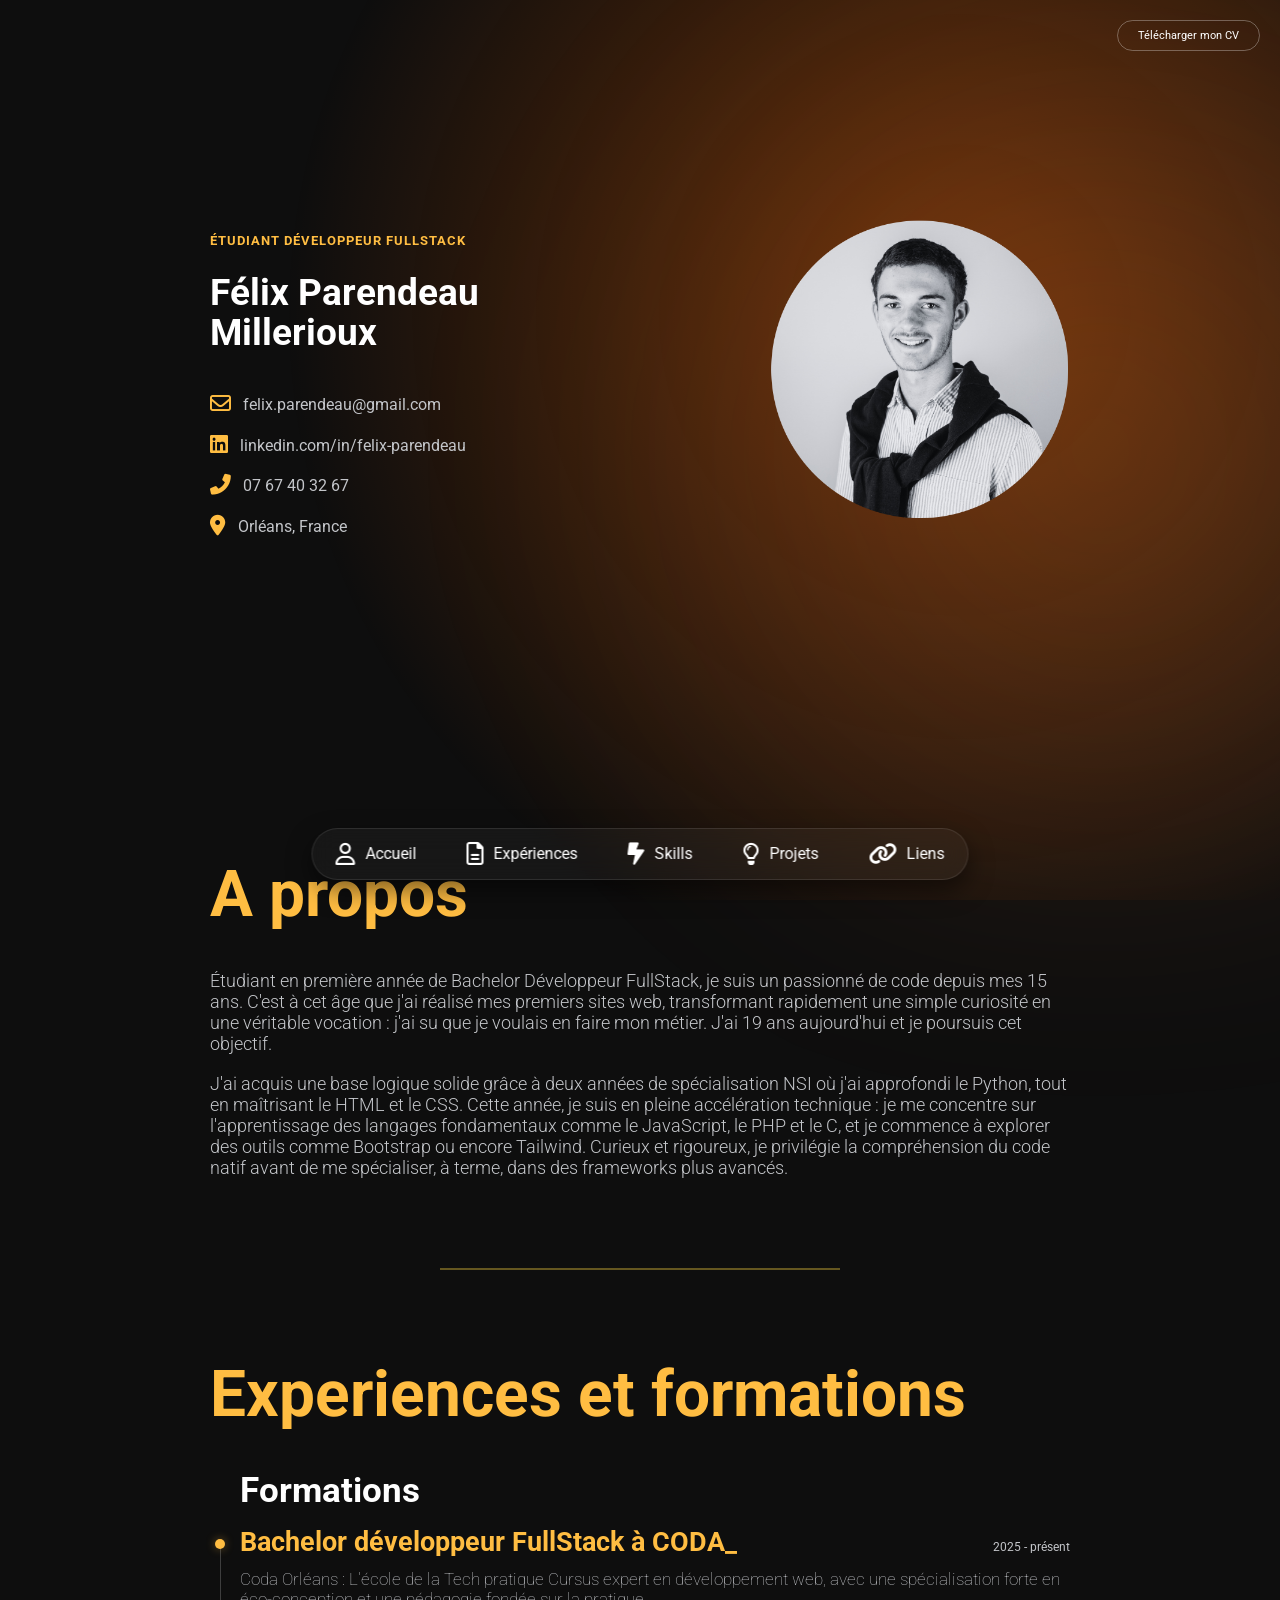
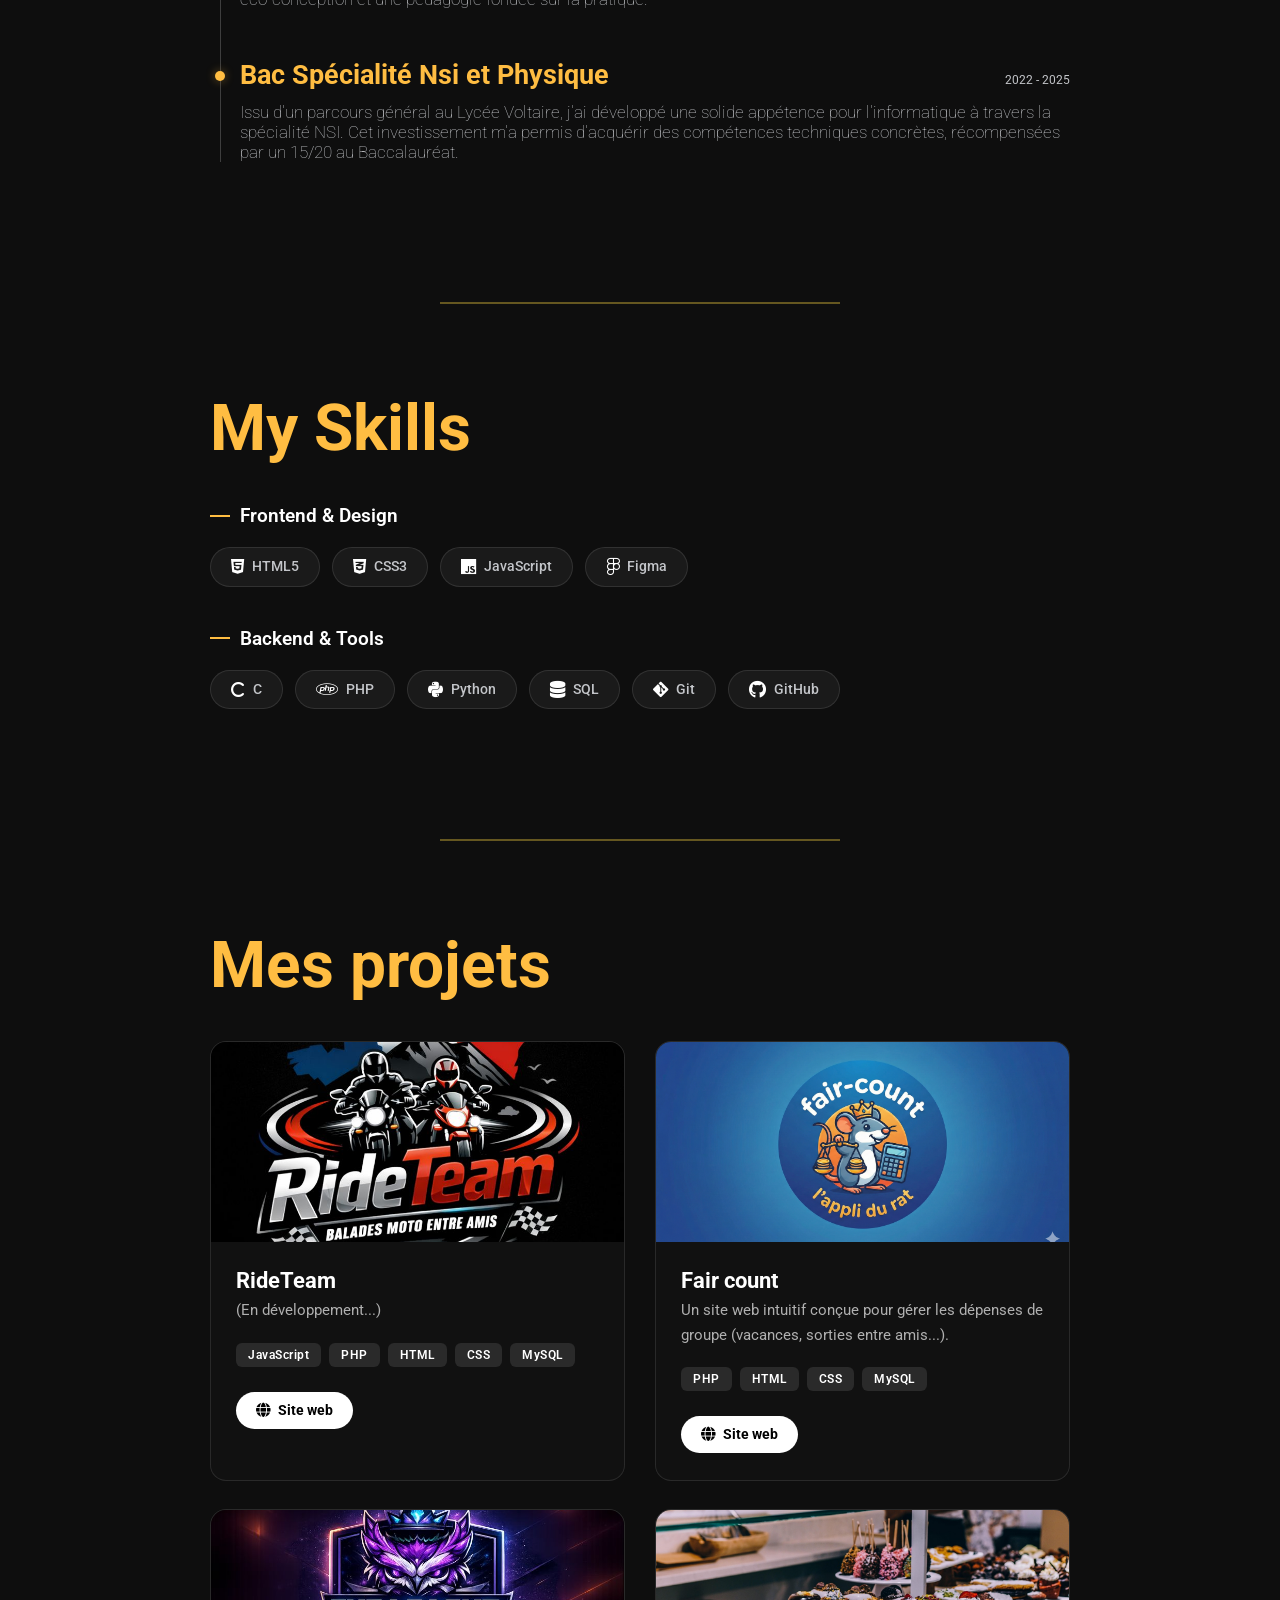
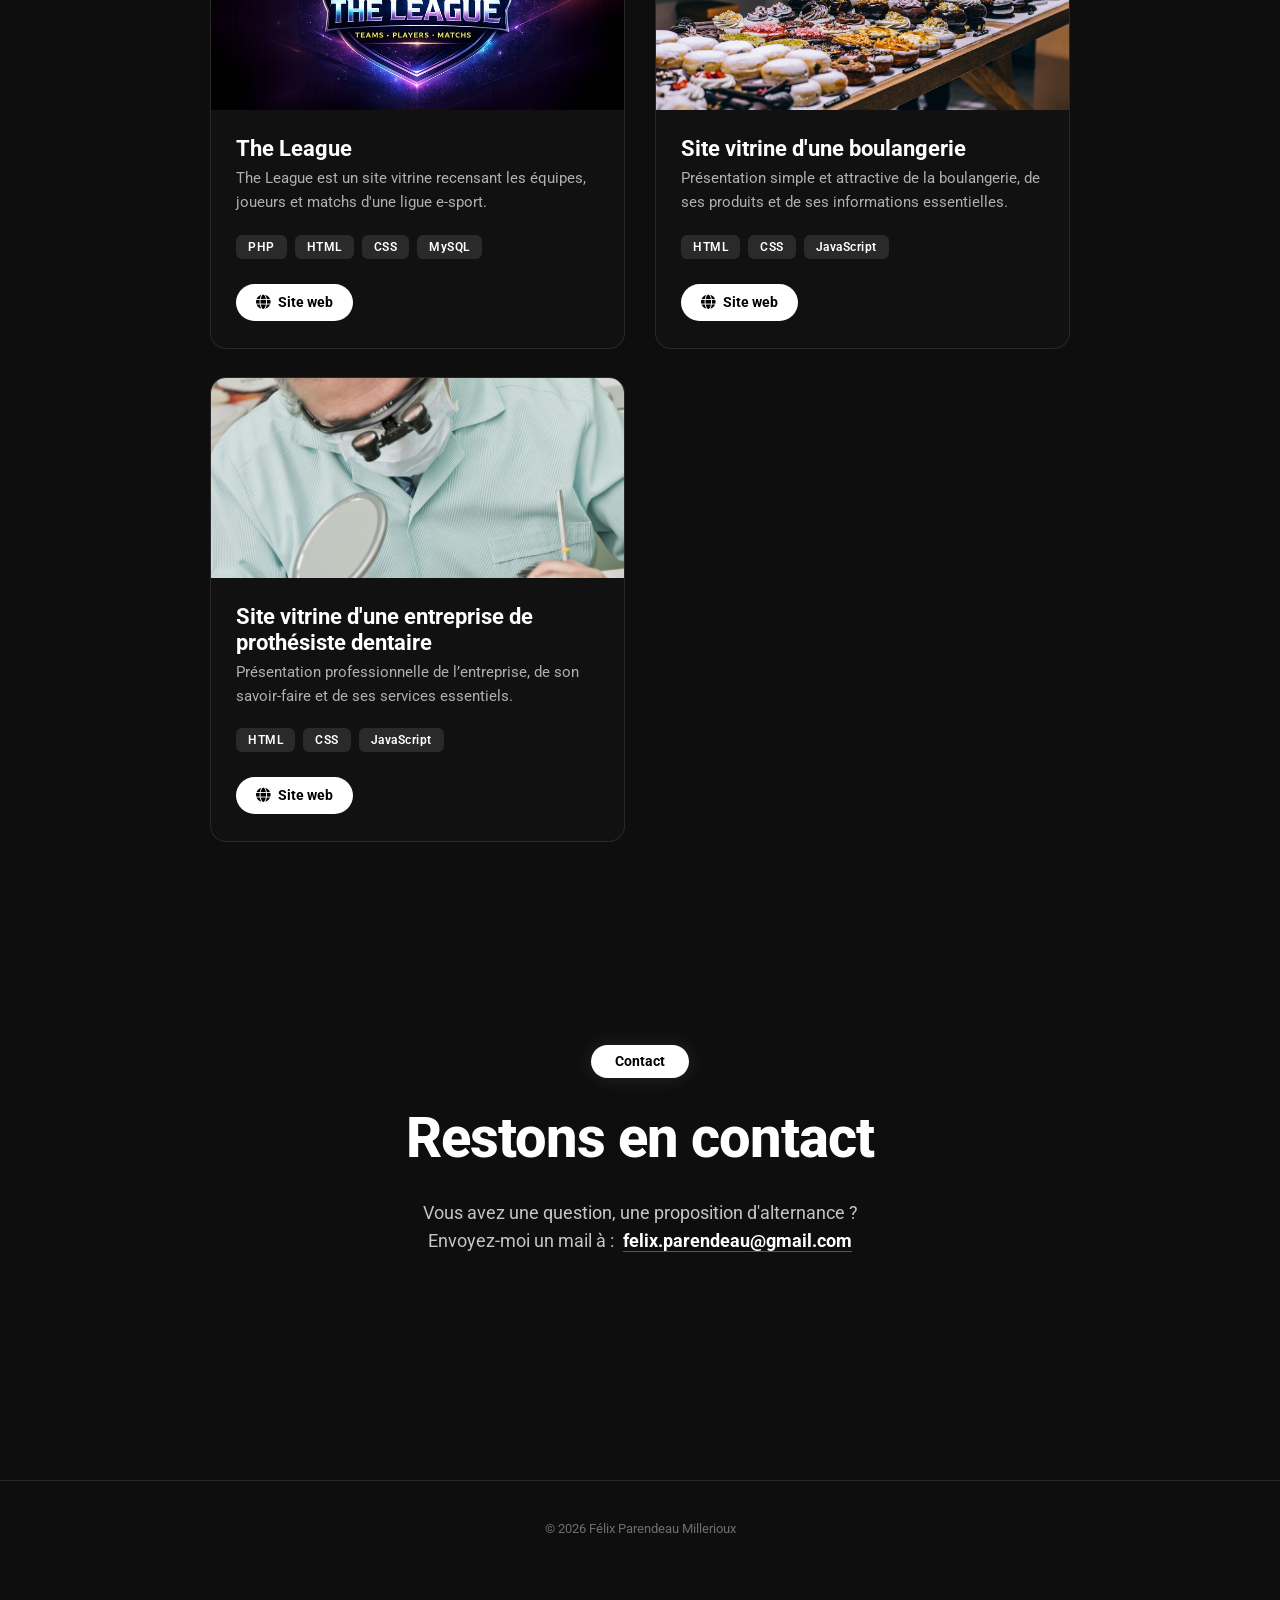
==== index.html @ 7af38811 "add pages hebergement and add responsive" ====
<!doctype html>
<html lang="en">
  <head>
    <meta charset="UTF-8" />
    <meta name="viewport" content="width=device-width, initial-scale=1.0" />
    <title>Portfolio de Félix Parendeau Millerioux</title>
    <link
      href="https://fonts.googleapis.com/css2?family=Roboto:wght@300;400;700&display=swap"
      rel="stylesheet"
    />
    <link
      rel="stylesheet"
      href="https://cdnjs.cloudflare.com/ajax/libs/font-awesome/6.0.0/css/all.min.css"
    />
    <link rel="stylesheet" href="assets/css/style.css" />
    <link
      rel="icon"
      type="image/x-icon"
      href="./assets/img/pdp-portfolio.png"
    />
  </head>
  <body>
    <div class="global-bg"></div>
    <header id="header">
      <nav>
        <a href="assets/cv-felix.pdf" class="btn" download target="_blank"
          >Télécharger mon CV</a
        >
        <ul>
          <li>
            <a href="#header"
              ><i class="fa-regular fa-user"></i
              ><span class="nav-text">Accueil</span></a
            >
          </li>
          <li>
            <a href="#experiences"
              ><i class="fa-regular fa-file-lines"></i
              ><span class="nav-text">Expériences</span></a
            >
          </li>
          <li>
            <a href="#skills"
              ><i class="fa-solid fa-bolt-lightning"></i
              ><span class="nav-text">Skills</span></a
            >
          </li>
          <li>
            <a href="#projets"
              ><i class="fa-regular fa-lightbulb"></i
              ><span class="nav-text">Projets</span></a
            >
          </li>
          <li>
            <a href="#links"
              ><i class="fa-solid fa-link"></i
              ><span class="nav-text">Liens</span></a
            >
          </li>
        </ul>
      </nav>
    </header>
    <section id="home">
      <img
        src="./assets/img/pdp-portfolio.png"
        alt=""
        width="170px"
        height="170px"
      />
      <div class="flex">
        <h1>ÉTUDIANT DÉVELOPPEUR FULLSTACK</h1>
        <h2>Félix Parendeau Millerioux</h2>
        <div class="infos">
          <div class="info">
            <i class="fa-regular fa-envelope"></i>
            <a href="mailto:felix.parendeau@gmail.com"
              >felix.parendeau@gmail.com</a
            >
          </div>
          <div class="info">
            <i class="fa-brands fa-linkedin"></i>
            <a href="https://www.linkedin.com/in/felix-parendeau/"
              >linkedin.com/in/felix-parendeau</a
            >
          </div>
          <div class="info">
            <i class="fa-solid fa-phone-flip"></i>
            <a href="tel:0767403267">07 67 40 32 67</a>
          </div>
          <div class="info">
            <i class="fa-solid fa-location-dot"></i>
            <a href="https://www.google.fr/maps?q=Orl%C3%A9ans,+fr"
              >Orléans, France</a
            >
          </div>
        </div>
      </div>
    </section>
    <section id="a-propos">
      <div class="propos">
        <h2 class="section-title">A propos</h2>
        <p>
          Étudiant en première année de Bachelor Développeur FullStack, je suis
          un passionné de code depuis mes 15 ans. C'est à cet âge que j'ai
          réalisé mes premiers sites web, transformant rapidement une simple
          curiosité en une véritable vocation : j'ai su que je voulais en faire
          mon métier. J'ai 19 ans aujourd'hui et je poursuis cet objectif.
        </p>
        <br />
        <p>
          J'ai acquis une base logique solide grâce à deux années de
          spécialisation NSI où j'ai approfondi le Python, tout en maîtrisant le
          HTML et le CSS. Cette année, je suis en pleine accélération technique
          : je me concentre sur l'apprentissage des langages fondamentaux comme
          le JavaScript, le PHP et le C, et je commence à explorer des outils
          comme Bootstrap ou encore Tailwind. Curieux et rigoureux, je
          privilégie la compréhension du code natif avant de me spécialiser, à
          terme, dans des frameworks plus avancés.
        </p>
      </div>
    </section>
    <hr class="separator" />
    <section id="experiences">
      <h2 class="section-title">Experiences et formations</h2>
      <div class="timeline">
        <div class="timeline-item">
          <h2>Formations</h2>
          <div class="timeline-header">
            <h3>Bachelor développeur FullStack à CODA_</h3>
            <span>2025 - présent</span>
          </div>
          <p>
            Coda Orléans : L'école de la Tech pratique Cursus expert en
            développement web, avec une spécialisation forte en éco-conception
            et une pédagogie fondée sur la pratique.
          </p>
        </div>
        <div class="timeline-item">
          <div class="timeline-header">
            <h3>Bac Spécialité Nsi et Physique</h3>
            <span>2022 - 2025</span>
          </div>
          <p>
            Issu d'un parcours général au Lycée Voltaire, j'ai développé une
            solide appétence pour l'informatique à travers la spécialité NSI.
            Cet investissement m'a permis d'acquérir des compétences techniques
            concrètes, récompensées par un 15/20 au Baccalauréat.
          </p>
        </div>
      </div>
    </section>
    <hr class="separator" />
    <section id="skills">
      <h2 class="section-title">My Skills</h2>

      <div class="skill-category">
        <h3 class="category-title">Frontend & Design</h3>
        <div class="skill-list">
          <span class="skill-tag"
            ><i class="fa-brands fa-html5"></i> HTML5</span
          >
          <span class="skill-tag"
            ><i class="fa-brands fa-css3-alt"></i> CSS3</span
          >
          <span class="skill-tag"
            ><i class="fa-brands fa-js"></i> JavaScript</span
          >
          <span class="skill-tag"
            ><i class="fa-brands fa-figma"></i> Figma</span
          >
        </div>
      </div>

      <div class="skill-category">
        <h3 class="category-title">Backend & Tools</h3>
        <div class="skill-list">
          <span class="skill-tag"><i class="fa-solid fa-c"></i> C</span>
          <span class="skill-tag"><i class="fa-brands fa-php"></i> PHP</span>
          <span class="skill-tag"
            ><i class="fa-brands fa-python"></i> Python</span
          >
          <span class="skill-tag"
            ><i class="fa-solid fa-database"></i> SQL</span
          >
          <span class="skill-tag"
            ><i class="fa-brands fa-git-alt"></i> Git</span
          >
          <span class="skill-tag"
            ><i class="fa-brands fa-github"></i> GitHub</span
          >
        </div>
      </div>
    </section>
    <hr class="separator" />
    <section id="projets">
      <h2 class="section-title">Mes projets</h2>
      <div class="projects-grid">
        <div class="project-card">
          <div class="card-image">
            <img src="./assets/img/ride-team.png" alt="Ride Team" />
          </div>
          <div class="card-content">
            <h3>RideTeam</h3>
            <p class="project-description">(En développement...)</p>
            <div class="tech-stack">
              <span class="tech-tag">JavaScript</span>
              <span class="tech-tag">PHP</span>
              <span class="tech-tag">HTML</span>
              <span class="tech-tag">CSS</span>
              <span class="tech-tag">MySQL</span>
            </div>
            <a
              href="site-construction.html"
              class="btn-project"
              target="_blank"
            >
              <i class="fa-solid fa-globe"></i> Site web
            </a>
          </div>
        </div>
        <div class="project-card">
          <div class="card-image">
            <img src="./assets/img/fair-count-img.png" alt="Fais count" />
          </div>
          <div class="card-content">
            <h3>Fair count</h3>
            <p class="project-description">
              Un site web intuitif conçue pour gérer les dépenses de groupe
              (vacances, sorties entre amis...).
            </p>
            <div class="tech-stack">
              <span class="tech-tag">PHP</span>
              <span class="tech-tag">HTML</span>
              <span class="tech-tag">CSS</span>
              <span class="tech-tag">MySQL</span>
            </div>
            <a
              href="https://felixpm.alwaysdata.net/index.php"
              class="btn-project"
              target="_blank"
            >
              <i class="fa-solid fa-globe"></i> Site web
            </a>
          </div>
        </div>
        <div class="project-card">
          <div class="card-image">
            <img src="./assets/img/the-league-img.png" alt="Fais count" />
          </div>
          <div class="card-content">
            <h3>The League</h3>
            <p class="project-description">
              The League est un site vitrine recensant les équipes, joueurs et
              matchs d'une ligue e-sport.
            </p>
            <div class="tech-stack">
              <span class="tech-tag">PHP</span>
              <span class="tech-tag">HTML</span>
              <span class="tech-tag">CSS</span>
              <span class="tech-tag">MySQL</span>
            </div>
            <a
              href="site-en-hebergement.html"
              class="btn-project"
              target="_blank"
            >
              <i class="fa-solid fa-globe"></i> Site web
            </a>
          </div>
        </div>
        <div class="project-card">
          <div class="card-image">
            <img
              src="./assets/img/site-vitrine-boulangerie.jpg"
              alt="Site vitrine"
            />
          </div>
          <div class="card-content">
            <h3>Site vitrine d'une boulangerie</h3>
            <p class="project-description">
              Présentation simple et attractive de la boulangerie, de ses
              produits et de ses informations essentielles.
            </p>
            <div class="tech-stack">
              <span class="tech-tag">HTML</span>
              <span class="tech-tag">CSS</span>
              <span class="tech-tag">JavaScript</span>
            </div>
            <a
              href="https://felix-pm.github.io/cafe-orleans/"
              class="btn-project"
              target="_blank"
            >
              <i class="fa-solid fa-globe"></i> Site web
            </a>
          </div>
        </div>
        <div class="project-card">
          <div class="card-image">
            <img src="./assets/img/dentiste.jpg" alt="Site vitrine" />
          </div>
          <div class="card-content">
            <h3>Site vitrine d'une entreprise de prothésiste dentaire</h3>
            <p class="project-description">
              Présentation professionnelle de l’entreprise, de son savoir-faire
              et de ses services essentiels.
            </p>
            <div class="tech-stack">
              <span class="tech-tag">HTML</span>
              <span class="tech-tag">CSS</span>
              <span class="tech-tag">JavaScript</span>
            </div>
            <a
              href="https://felix-pm.github.io/felix-pm-final/"
              class="btn-project"
              target="_blank"
            >
              <i class="fa-solid fa-globe"></i> Site web
            </a>
          </div>
        </div>
      </div>
    </section>
    <section id="links">
      <div class="contact-container">
        <span class="contact-badge">Contact</span>

        <h2 class="contact-title">Restons en contact</h2>

        <p class="contact-text">
          Vous avez une question, une proposition d'alternance ?
          <br />Envoyez-moi un mail à :
          <a href="mailto:felix.parendeau@gmail.com" class="email-link"
            >felix.parendeau@gmail.com</a
          >
        </p>
      </div>
    </section>
    <footer>
      <p>© 2026 Félix Parendeau Millerioux</p>
    </footer>
    <script src="./assets/js/script.js"></script>
  </body>
</html>
---- assets/css/style.css ----
:root {
  --bg-color: #0e0e0e;
  --text-white: #ffffff;
  --text-gray: #c3c5c9;
  --accent-color: #ffbd42;
}

/* tel jusqu'à 761px */
/* tablette de 761px jusqu'à 980px */
/* ordinateur au dessus de 980px */

* {
  margin: 0;
  padding: 0;
  list-style: none;
  text-decoration: none;
}

html {
  width: 100%;
  height: 100%;
  background-color: var(--bg-color);
  font-family: "Inter", "Roboto", sans-serif;
  position: relative;
  overflow-x: hidden;
  scroll-behavior: smooth;
}

body {
  width: 100%;
  height: 100%;
  margin: 0;
  padding: 0;
  background: transparent;
}

.global-bg {
  position: fixed;
  top: 0;
  left: 0;
  width: 100vw;
  height: 100vh;
  z-index: -50;
  background-image: radial-gradient(
    circle at 75% 35%,
    rgba(255, 102, 0, 0.36) 0%,
    rgba(255, 102, 0, 0.32) 10%,
    transparent 60%
  );
  background-repeat: no-repeat;
  background-size: cover;
}

.global-bg {
  transition:
    filter 0.6s ease,
    opacity 0.6s ease;
}

body.blur-mode .hero-bg-img {
  filter: blur(8px) grayscale(40%);
  opacity: 0.6;
}

body.blur-mode .global-bg {
  filter: blur(10px);
}

body::before {
  content: "";
  position: fixed;
  top: 50%;
  left: 50%;
  transform: translate(-20%, -50%);
  width: 120vw;
  height: 120vh;
  background: radial-gradient(
    circle,
    rgba(255, 140, 66, 0.15) 0%,
    rgba(0, 0, 0, 0) 65%
  );
  filter: blur(80px);
  z-index: -1;
  pointer-events: none;
}

.separator {
  width: 200px;
  height: 1.5px;
  background-color: #f4d03f61;
  border: none;
  margin: 30px auto;
  display: block;
}

header {
  top: 20px;
  right: 3%;
  z-index: 1000;
}

header nav {
  display: flex;
  align-items: center;
  gap: 20px;
}

header nav a {
  font-size: 1.4rem;
  color: var(--text-gray);
  transition: all 0.3s ease;
}

header nav a:hover {
  color: var(--text-white);
  transform: translateY(-2px);
  text-shadow: 0 0 10px rgba(255, 255, 255, 0.5);
}

header .btn {
  position: fixed;
  top: 20px;
  right: 20px;
  padding: 8px 20px;
  font-size: 0.7rem;
  background-color: transparent;
  border: 1px solid rgba(255, 255, 255, 0.3);
  border-radius: 20px;
  color: var(--text-white);
  z-index: 1;
}

header .btn:hover {
  background-color: var(--text-white);
  color: black;
  border-color: var(--text-white);
  box-shadow: 0 0 15px rgba(255, 255, 255, 0.4);
}

.nav-text {
  display: none;
}

nav ul {
  position: fixed;
  bottom: 20px;
  left: 50%;
  transform: translateX(-50%);
  display: flex;
  align-items: center;
  background: rgba(255, 255, 255, 0.04);
  backdrop-filter: blur(12px);
  -webkit-backdrop-filter: blur(12px);
  border: 1px solid rgba(255, 255, 255, 0.1);
  padding: 6px 8px;
  border-radius: 50px;
  z-index: 1000;
  box-shadow: 0 10px 25px rgba(0, 0, 0, 0.5);
  list-style: none;
  margin: 0;
}

/* nav ul {
  gap: 30px;
} */

nav ul li a {
  display: flex;
  align-items: center;
  justify-content: center;
  padding: 5px 15px;
  border-radius: 30px;
}

@media (min-width: 761px) {
  .nav-text {
    display: inline-block;
    font-size: 1rem;
  }

  nav ul li a {
    padding: 8px 15px;
    color: var(--text-white);
  }

  nav ul li i {
    margin-right: 10px;
  }
  nav ul {
    gap: 20px;
  }
}
/* 
nav ul li:first-child a {
  margin-left: 20px;
}

nav ul li:last-child a {
  margin-right: 20px;
} */

nav ul li a.active {
  background-color: #ffffff;
  color: #000000;
  font-weight: bold;
  box-shadow: 0 2px 10px rgba(255, 255, 255, 0.2);
}

#home {
  padding: 60px 20px;
  margin-left: 10px;
  max-width: 95%;
  margin-top: 50px;
  margin-bottom: 30px;
  min-height: 80vh;
  height: 80vh;
  display: flex;
  flex-direction: column;
  justify-content: center;
  box-sizing: border-box;
}

#home img {
  margin-top: -60px;
  margin-bottom: 20px;
}

#home h1 {
  color: var(--accent-color);
  font-size: 0.8rem;
  font-weight: 700;
  text-transform: uppercase;
  letter-spacing: 1px;
  margin-bottom: 25px;
}

#home h2 {
  font-size: 2.3rem;
  color: var(--text-white);
  line-height: 1.1;
  margin-bottom: 40px;
  font-weight: 700;
}

.infos {
  display: grid;
  grid-template-columns: repeat(1, auto);
  gap: 20px 50px;
  margin-bottom: 50px;
  width: max-content;
}

.info {
  display: flex;
  align-items: center;
  gap: 12px;
  transition: all 0.3s ease;
}

.info i {
  color: var(--accent-color);
  font-size: 1.3rem;
}

.info a {
  color: var(--text-gray);
  font-size: 1rem;
  transition: 0.3s ease;
}

.info:hover {
  color: var(--text-white);
  transform: translateY(-2px);
}

.info:hover a {
  color: var(--text-white);
  text-shadow: 0 0 10px rgba(255, 255, 255, 0.5);
}

.more-projets {
  display: inline-block;
  background-color: var(--text-white);
  color: #000;
  padding: 10px 25px;
  border-radius: 20px;
  font-weight: bold;
  font-size: 0.9rem;
  width: fit-content;
  transition:
    transform 0.3s ease,
    box-shadow 0.3s ease;
}

.more-projets:hover {
  transform: translateY(-3px);
  box-shadow: 0 5px 15px rgba(255, 255, 255, 0.3);
}

#a-propos {
  padding: 60px 20px;
  margin-left: 10px;
  max-width: 95%;
}

.propos p {
  font-size: 18px;
  color: var(--text-gray);
  font-weight: 300;
}

#experiences {
  margin-left: 0;
  padding: 60px 20px 60px 20px;
  max-width: 100%;
  box-sizing: border-box;
  overflow: hidden;
}

.section-title {
  color: var(--accent-color);
  font-size: 2.5rem;
  font-weight: 700;
  margin-bottom: 40px;
  line-height: 1.1;
}

.timeline {
  position: relative;
  margin-left: 10px;
  padding-left: 20px;
}

.timeline::before {
  content: "";
  position: absolute;
  left: 0;
  width: 1px;
  background-color: rgba(255, 255, 255, 0.2);
  top: 75px;
  bottom: 0;
}

.timeline-item {
  position: relative;
  margin-bottom: 50px;
}

.timeline-item h2 {
  color: var(--text-white);
  margin-bottom: 15px;
  font-size: 35px;
}

.timeline-item::before {
  content: "";
  position: absolute;
  left: -25px;
  top: 69px;
  width: 10px;
  height: 10px;
  background-color: var(--accent-color);
  border-radius: 50%;
  box-shadow: 0 0 10px rgba(255, 189, 66, 0.4);
}

.timeline-item:nth-child(2)::before {
  top: 12px;
}

.timeline-header {
  display: flex;
  flex-direction: column;
  gap: 5px;
  margin-bottom: 5px;
}

.timeline-header h3 {
  color: var(--accent-color);
  font-size: 27px;
}

.timeline-header span {
  color: var(--text-gray);
  font-size: 12px;
  margin-bottom: 10px;
}

.timeline-item p {
  font-size: 17px;
  color: var(--text-gray);
  font-weight: 100;
}

.timeline-header .role {
  color: var(--text-white);
  font-size: 1.5rem;
  font-weight: 700;
  margin: 0;
  text-transform: uppercase;
}

.timeline-header .date {
  color: var(--text-white);
  font-weight: 700;
  font-size: 1rem;
}

.company {
  color: var(--accent-color);
  font-size: 1rem;
  font-weight: 400;
  margin: 0 0 20px 0;
}

.description {
  color: var(--text-gray);
  line-height: 1.6;
  font-size: 0.95rem;
  margin-bottom: 25px;
}

.sub-title {
  color: var(--accent-color);
  font-size: 1rem;
  margin-bottom: 15px;
  font-weight: 600;
}

.project-preview {
  width: 100%;
  height: 150px;
  background: linear-gradient(
    180deg,
    rgba(255, 255, 255, 0.1) 0%,
    rgba(0, 0, 0, 0) 100%
  );
  border-radius: 12px;
  border: 1px solid rgba(255, 255, 255, 0.1);
}

@media (min-width: 768px) {
  .timeline-header {
    flex-direction: row;
    justify-content: space-between;
    align-items: baseline;
  }

  .section-title {
    font-size: 4rem;
  }
}

#skills {
  padding: 60px 20px;
  margin-left: 10px;
  max-width: 95%;
}

.skill-category {
  margin-bottom: 40px;
}

.category-title {
  color: var(--text-white);
  font-size: 1.2rem;
  font-weight: 600;
  margin-bottom: 20px;
  display: flex;
  align-items: center;
  gap: 10px;
}

.category-title::before {
  content: "";
  display: block;
  width: 20px;
  height: 2px;
  background-color: var(--accent-color);
}

.skill-list {
  display: flex;
  flex-wrap: wrap;
  gap: 12px;
}

.skill-tag {
  background: rgba(255, 255, 255, 0.05);
  border: 1px solid rgba(255, 255, 255, 0.1);
  color: var(--text-gray);
  padding: 10px 20px;
  border-radius: 50px;
  font-size: 0.9rem;
  font-weight: 500;
  display: flex;
  align-items: center;
  gap: 8px;
  transition: all 0.3s ease;
  cursor: default;
}

.skill-tag i {
  font-size: 1.1rem;
  color: var(--text-white);
  transition: color 0.3s ease;
}

.skill-tag:hover {
  background: rgba(255, 189, 66, 0.1);
  border-color: var(--accent-color);
  color: var(--text-white);
  transform: translateY(-3px);
  box-shadow: 0 5px 15px rgba(0, 0, 0, 0.3);
}

.skill-tag:hover i {
  color: var(--accent-color);
}

#projets {
  padding: 60px 20px;
  margin-left: 10px;
  max-width: 95%;
  padding-bottom: 100px;
}

.projects-grid {
  display: flex;
  flex-direction: column;
  gap: 40px;
}

.project-card {
  height: auto;
  min-height: 100%;
  background-color: rgba(20, 20, 20, 0.6);
  border: 1px solid rgba(255, 255, 255, 0.1);
  border-radius: 16px;
  overflow: hidden;
  backdrop-filter: blur(10px);
  transition:
    transform 0.3s ease,
    border-color 0.3s ease;
  display: flex;
  flex-direction: column;
}

.project-card:hover {
  border-color: rgba(255, 255, 255, 0.3);
  transform: translateY(-5px);
}

.card-image {
  width: 100%;
  height: 200px;
  overflow: hidden;
  position: relative;
}

.card-image img {
  width: 100%;
  height: 100%;
  object-fit: cover;
  transition: transform 0.5s ease;
}

.project-card:hover .card-image img {
  transform: scale(1.05);
}

.card-content {
  padding: 25px;
}

.card-content h3 {
  color: var(--text-white);
  font-size: 1.4rem;
  font-weight: 700;
  margin-bottom: 5px;
}

.project-date {
  display: block;
  color: var(--text-gray);
  font-size: 0.85rem;
  font-weight: 600;
  margin-bottom: 15px;
}

.project-description {
  color: #b0b0b0;
  font-size: 0.95rem;
  line-height: 1.6;
  margin-bottom: 20px;
}

.tech-stack {
  display: flex;
  flex-wrap: wrap;
  gap: 8px;
  margin-bottom: 25px;
}

.tech-tag {
  background-color: rgba(255, 255, 255, 0.1);
  color: var(--text-white);
  padding: 5px 12px;
  border-radius: 6px;
  font-size: 0.75rem;
  font-weight: 600;
  letter-spacing: 0.5px;
}

.btn-project {
  display: inline-flex;
  align-items: center;
  gap: 8px;
  background-color: var(--text-white);
  color: black;
  padding: 10px 20px;
  border-radius: 50px;
  font-size: 0.9rem;
  font-weight: 700;
  transition: all 0.3s ease;
}

.btn-project:hover {
  background-color: var(--accent-color);
  color: white;
}

@media (min-width: 700px) {
  .projects-grid {
    display: grid;
    grid-template-columns: 1fr 1fr;
    gap: 30px;
  }

  .separator {
    width: 250px;
  }
}

@media (min-width: 1500px) {
  .projects-grid {
    display: grid;
    grid-template-columns: 1fr 1fr 1fr;
    gap: 30px;
  }
}

#links {
  min-height: 60vh;
  display: flex;
  flex-direction: column;
  justify-content: center;
  align-items: center;
  text-align: center;
  padding: 60px 20px;
  margin-left: 10px;
  max-width: 95%;
}

.contact-container {
  max-width: 600px;
  margin-bottom: 80px;
  display: flex;
  flex-direction: column;
  align-items: center;
}

.contact-badge {
  background-color: var(--text-white);
  color: black;
  font-size: 0.9rem;
  font-weight: 700;
  padding: 8px 24px;
  border-radius: 50px;
  margin-bottom: 30px;
  display: inline-block;
  box-shadow: 0 0 20px rgba(255, 255, 255, 0.1);
}

.contact-title {
  color: var(--text-white);
  font-size: 3.5rem;
  font-weight: 800;
  margin-bottom: 30px;
  line-height: 1.1;
  letter-spacing: -1px;
}

.contact-text {
  color: var(--text-gray);
  font-size: 1.1rem;
  line-height: 1.6;
  margin-bottom: 40px;
}

.email-link {
  color: var(--text-white);
  font-weight: 700;
  text-decoration: none;
  border-bottom: 1px solid rgba(255, 255, 255, 0.3);
  transition: all 0.3s ease;
  margin-left: 5px;
}

.email-link:hover {
  color: var(--accent-color);
  border-color: var(--accent-color);
}

.social-row {
  display: flex;
  gap: 30px;
  justify-content: center;
}

.social-row a {
  color: var(--text-gray);
  font-size: 1.8rem;
  transition:
    transform 0.3s ease,
    color 0.3s ease;
}

.social-row a:hover {
  color: var(--accent-color);
  transform: translateY(-5px);
}

footer {
  text-align: center;
  border-top: 1px solid rgba(255, 255, 255, 0.1);
  padding-top: 40px;
  padding-bottom: 100px;
}

footer p {
  color: rgba(255, 255, 255, 0.4);
  font-size: 0.8rem;
}

@media (min-width: 600px) {
  .links-grid {
    grid-template-columns: repeat(2, 1fr);
  }
}

@media (min-width: 1024px) {
  .links-grid {
    grid-template-columns: repeat(4, 1fr);
  }

  .separator {
    width: 400px;
  }
}

@media (min-width: 761px) {
  #home,
  #a-propos,
  #experiences,
  #skills,
  #projets,
  #links {
    max-width: 900px;
    width: 100%;
    margin-left: auto;
    margin-right: auto;
    box-sizing: border-box;
  }

  #home {
    display: flex;
    flex-direction: row-reverse;
    gap: 10px;
    align-items: center;
    justify-content: flex-end;
  }

  #home img {
    width: 300px;
    height: 300px;
    margin-left: 200px;
  }
}

@media (min-width: 1500px) {
  #home,
  #a-propos,
  #experiences,
  #skills,
  #projets,
  #links {
    max-width: 1300px;
    width: 100%;
    margin-left: auto;
    margin-right: auto;
    box-sizing: border-box;
  }

  #home {
    display: flex;
    flex-direction: row-reverse;
    gap: 10px;
    align-items: center;
    justify-content: flex-end;
  }

  #home h1 {
    font-size: 1.5rem;
  }

  #home h2 {
    font-size: 3.8rem;
  }

  .separator {
    width: 600px;
    height: 1.5px;
    background-color: #f4d03f61;
    border: none;
    margin: 30px auto;
    display: block;
  }

  .info i {
    font-size: 1.4rem;
  }

  .info a {
    font-size: 1.2rem;
    font-weight: 300;
  }

  .propos p {
    font-size: 22px;
    color: var(--text-gray);
    font-weight: 300;
  }

  .timeline-item h2 {
    font-size: 40px;
  }

  .timeline-header h3 {
    font-size: 32px;
  }

  .timeline-item p {
    font-size: 20px;
  }

  .timeline-header span {
    font-size: 18px;
    margin-top: 15px;
  }

  .timeline::before {
    top: 85px;
  }

  .timeline-item::before {
    top: 80px;
  }

  .timeline-item:nth-child(2)::before {
    top: 16px;
  }

  .category-title {
    font-size: 1.5rem;
    gap: 15px;
  }

  .category-title::before {
    width: 30px;
    height: 4px;
  }

  .skill-list {
    gap: 16px;
  }

  .skill-tag {
    padding: 12px 23px;
    font-size: 1.1rem;
    gap: 10px;
  }

  .contact-container {
    max-width: 800px;
  }

  .contact-badge {
    font-size: 1.4rem;
  }

  .contact-title {
    font-size: 4.5rem;
  }

  .contact-text {
    font-size: 1.2rem;
  }

  footer p {
    font-size: 1rem;
  }
}
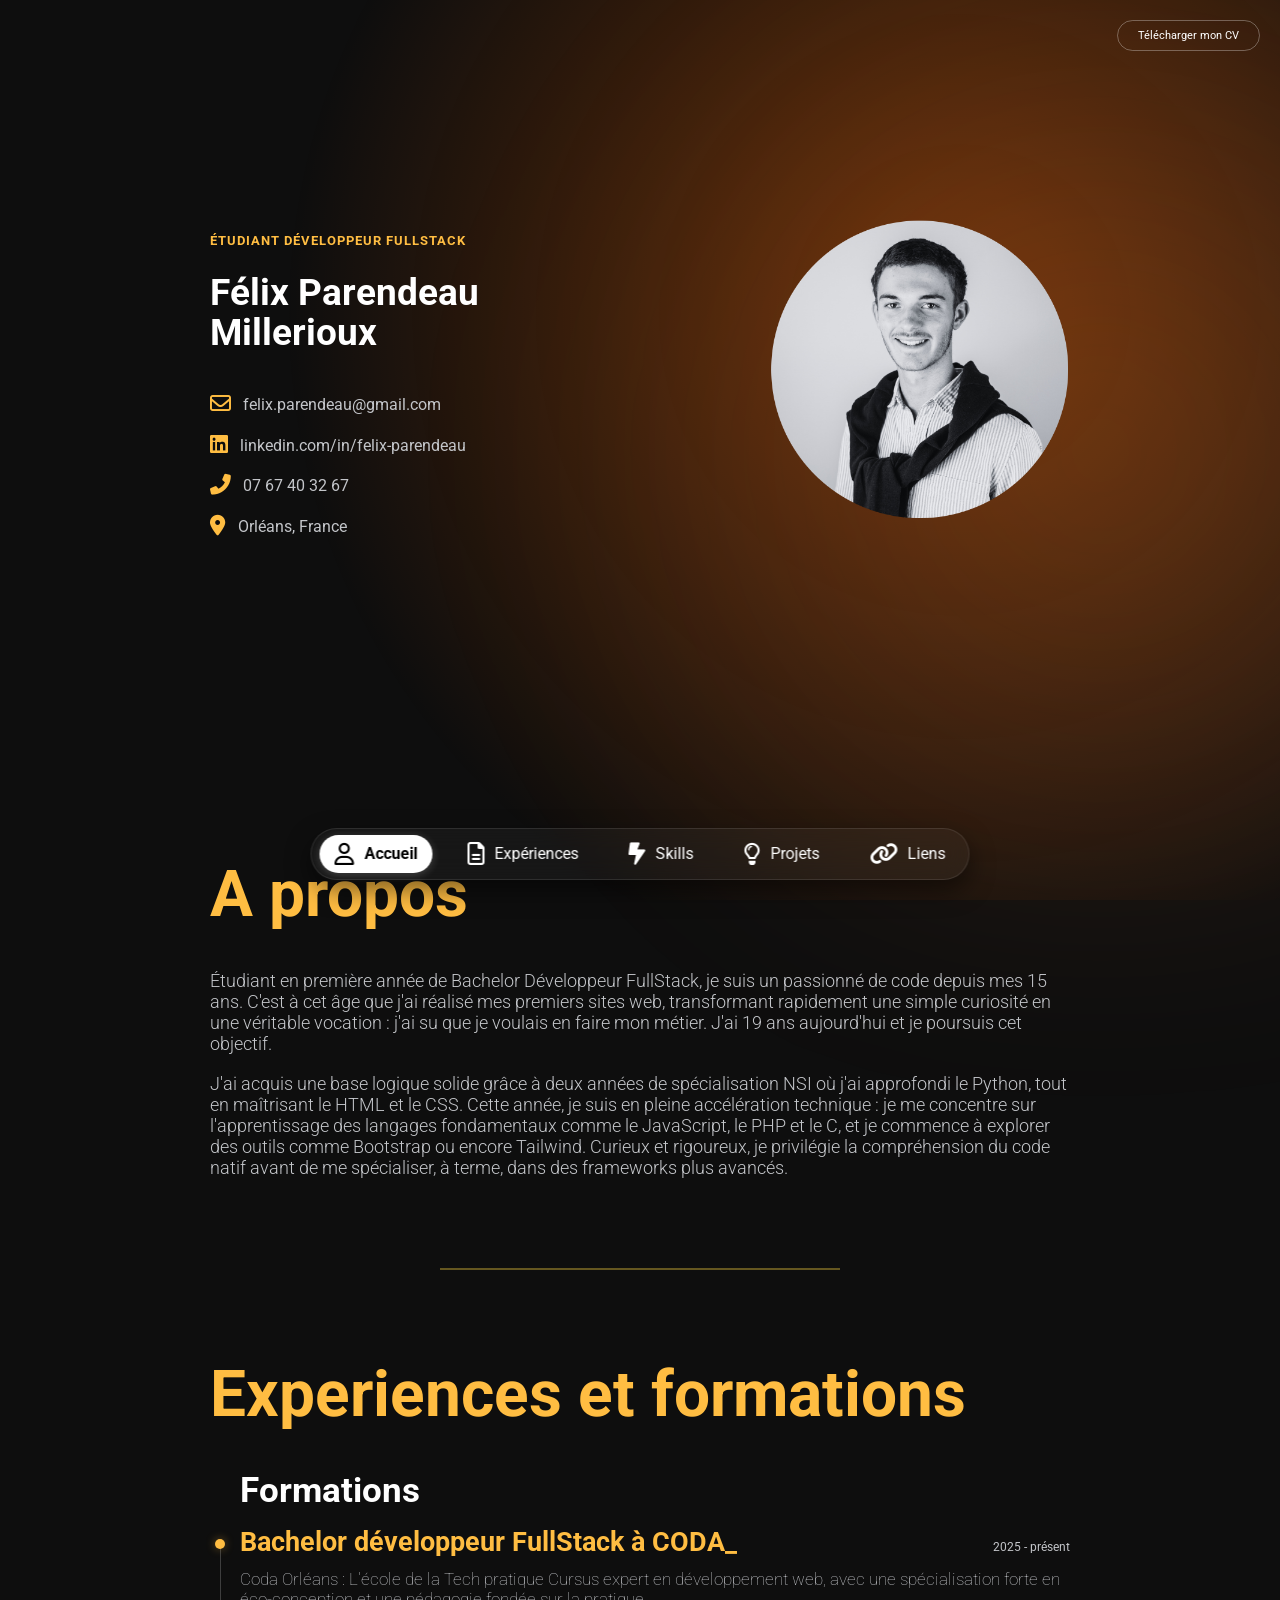
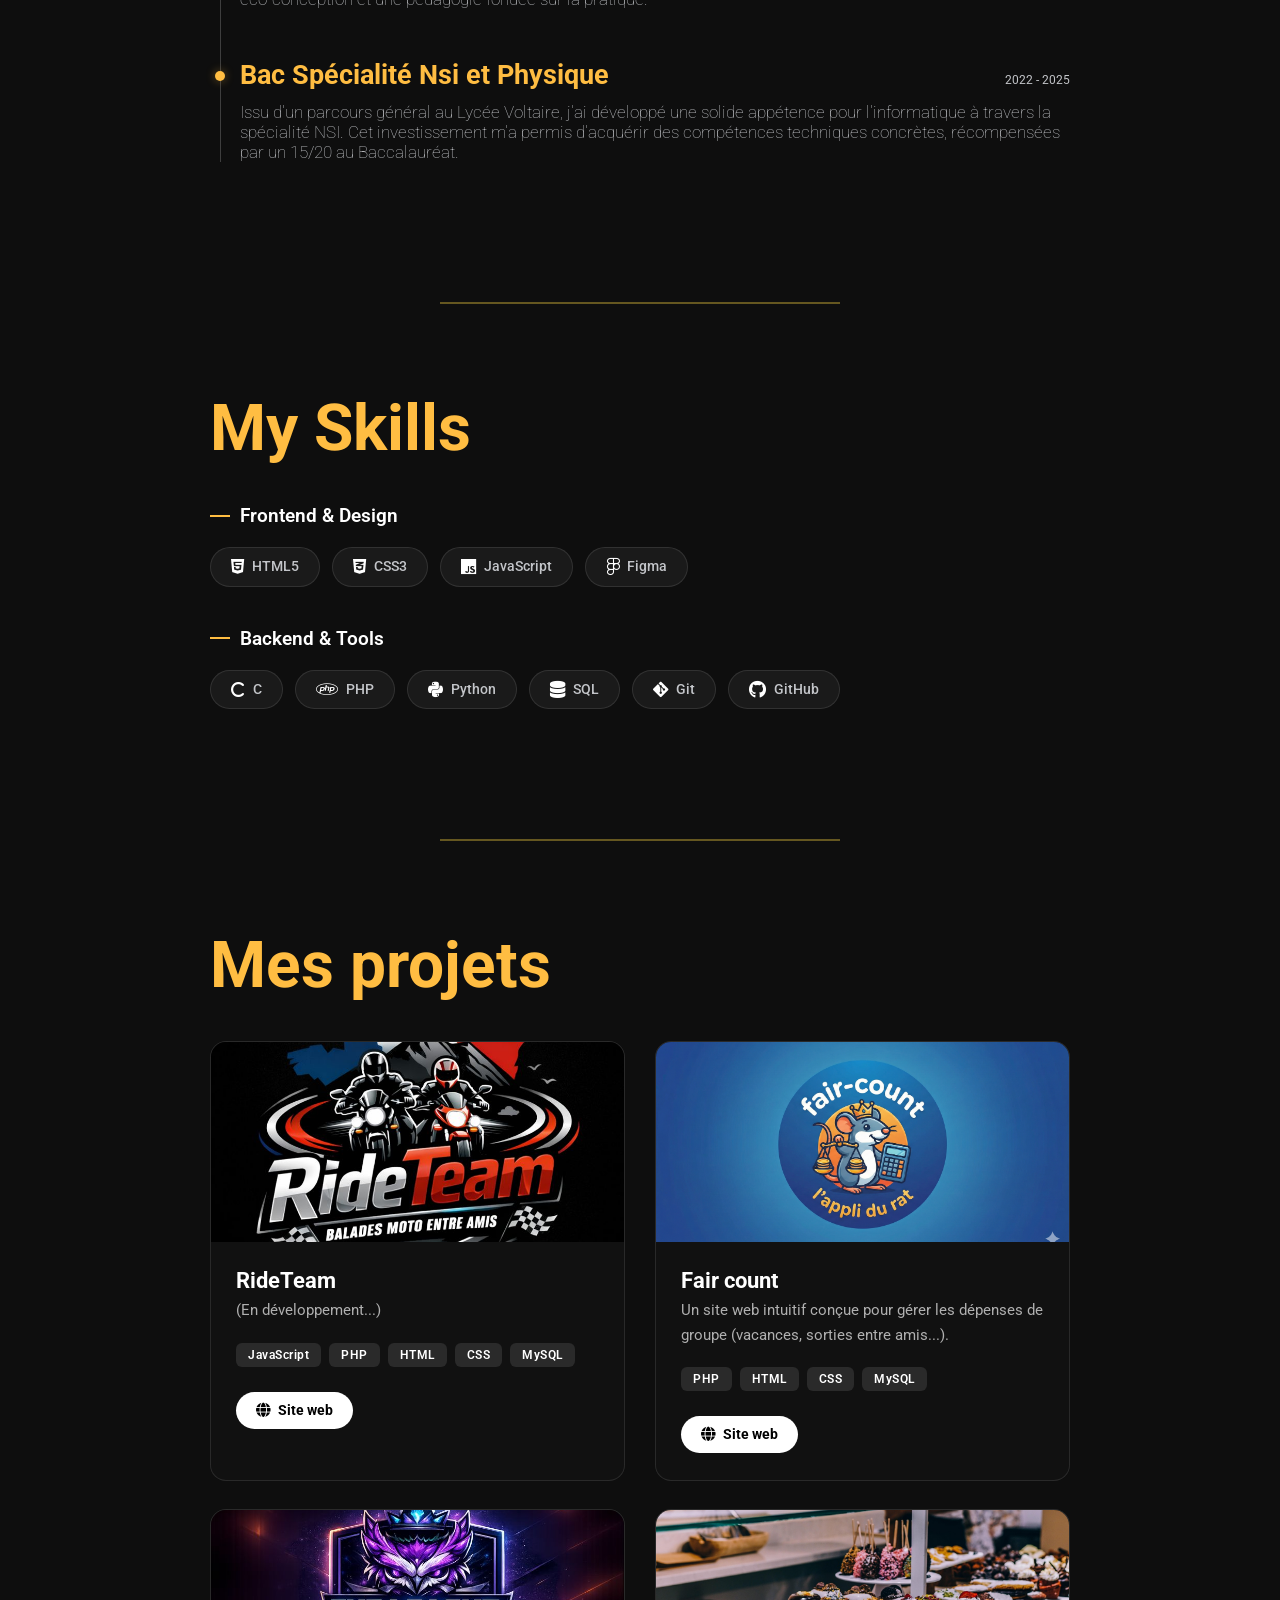
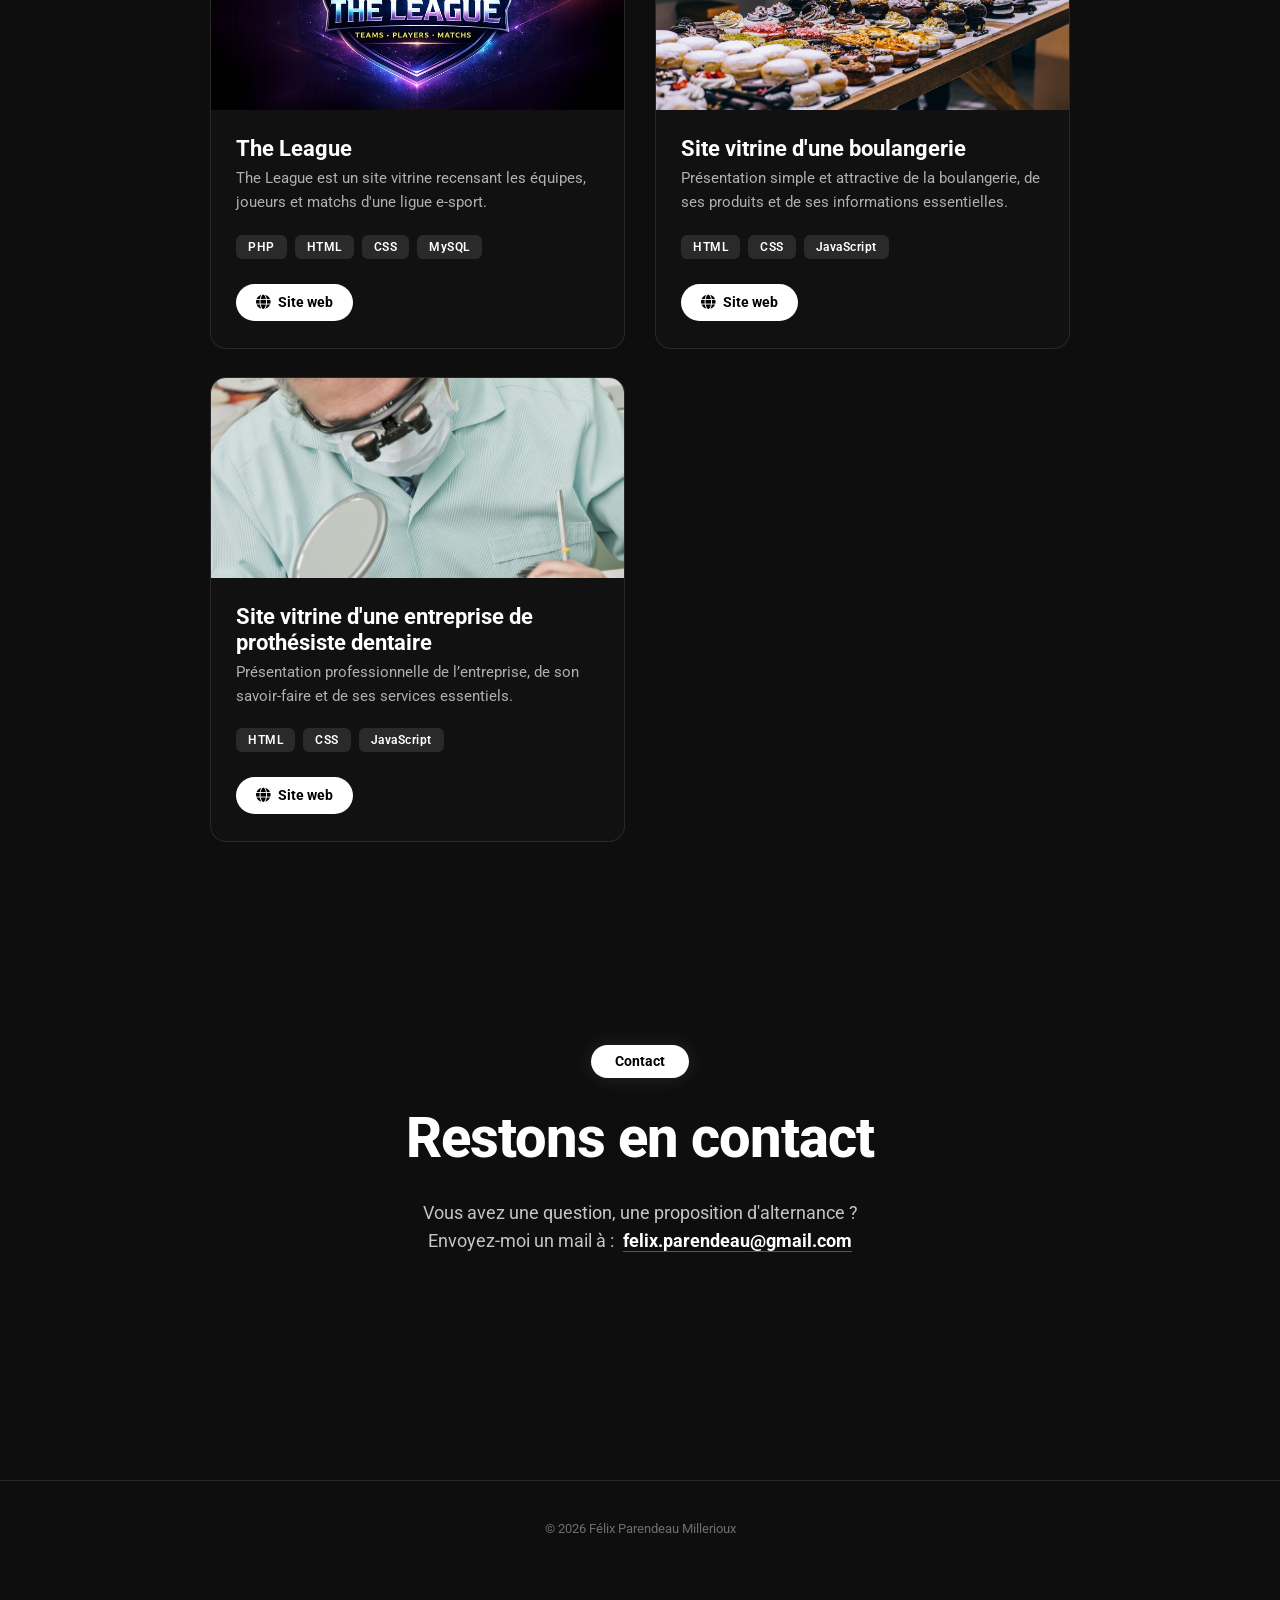
==== commit c4432359: "change direction of btn 'accueil'" ====
--- a/index.html
+++ b/index.html
@@ -28,7 +28,7 @@
         >
         <ul>
           <li>
-            <a href="#header"
+            <a href="#home"
               ><i class="fa-regular fa-user"></i
               ><span class="nav-text">Accueil</span></a
             >
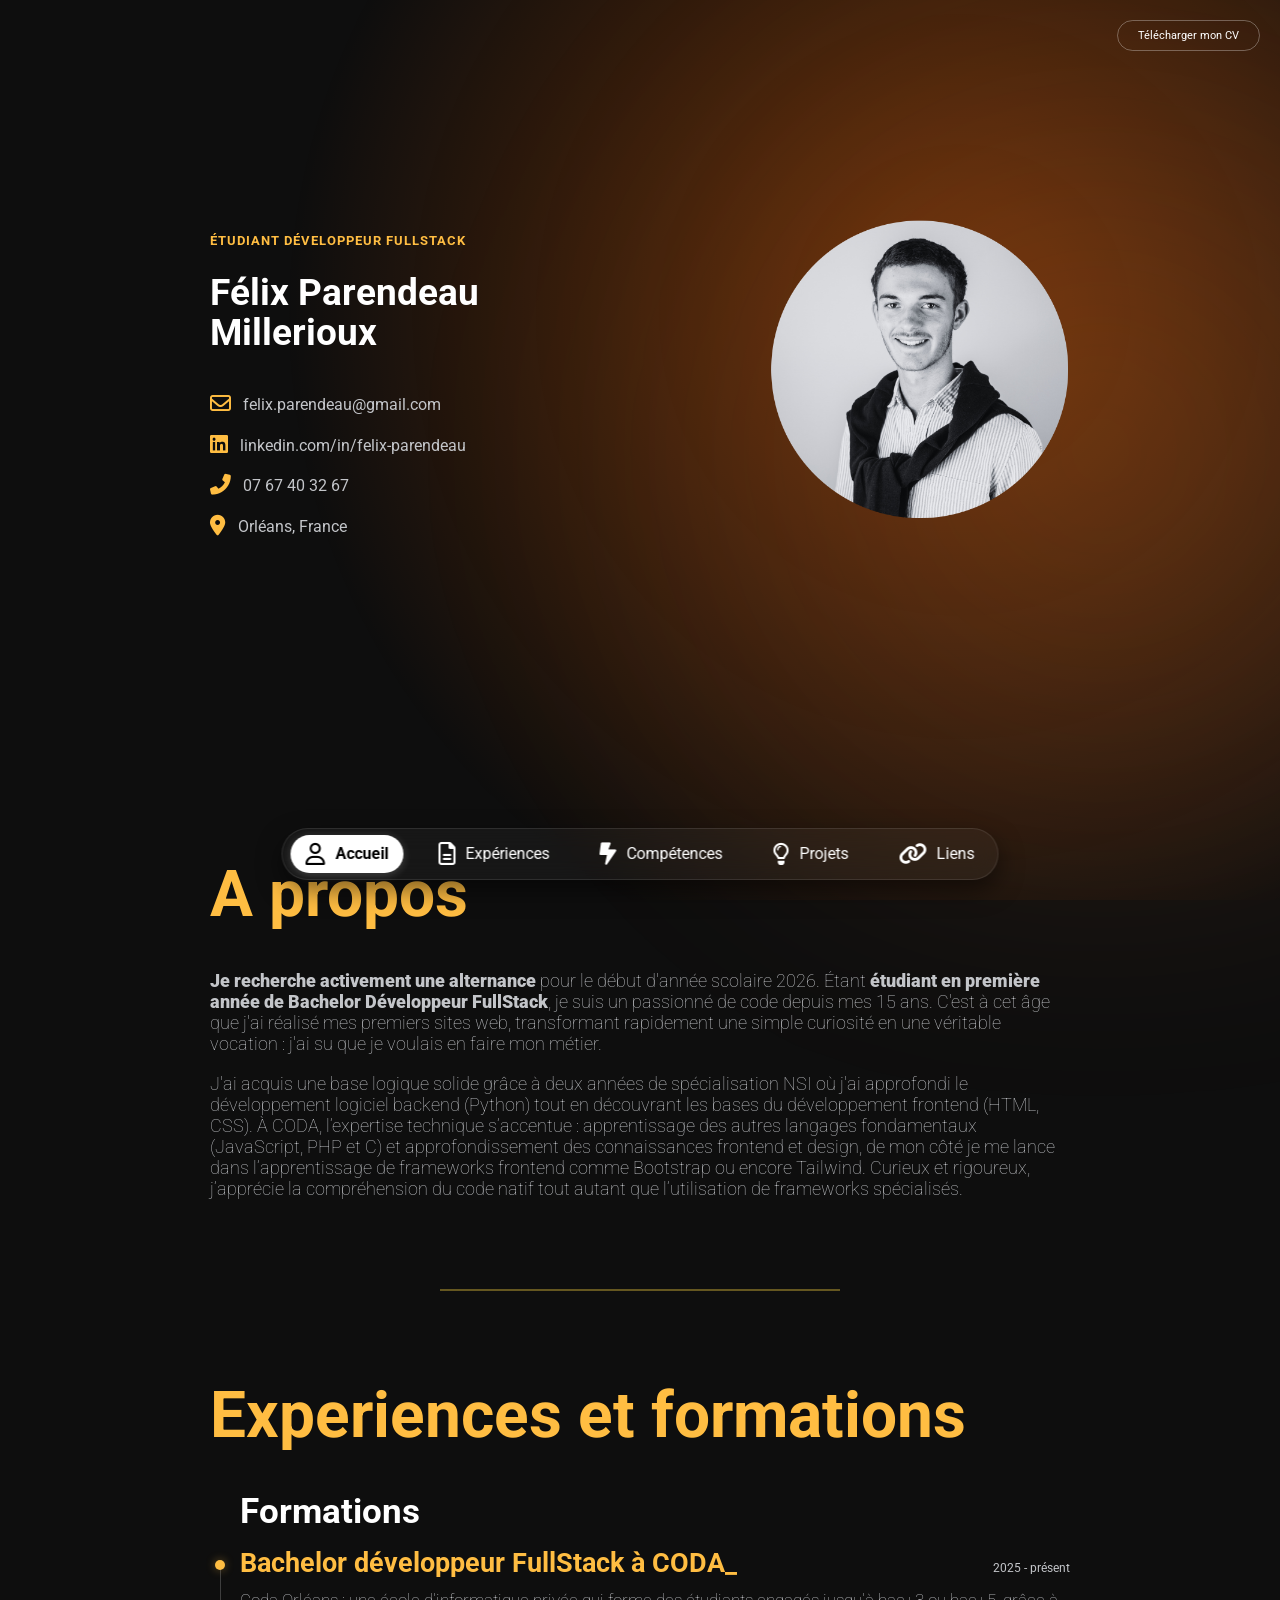
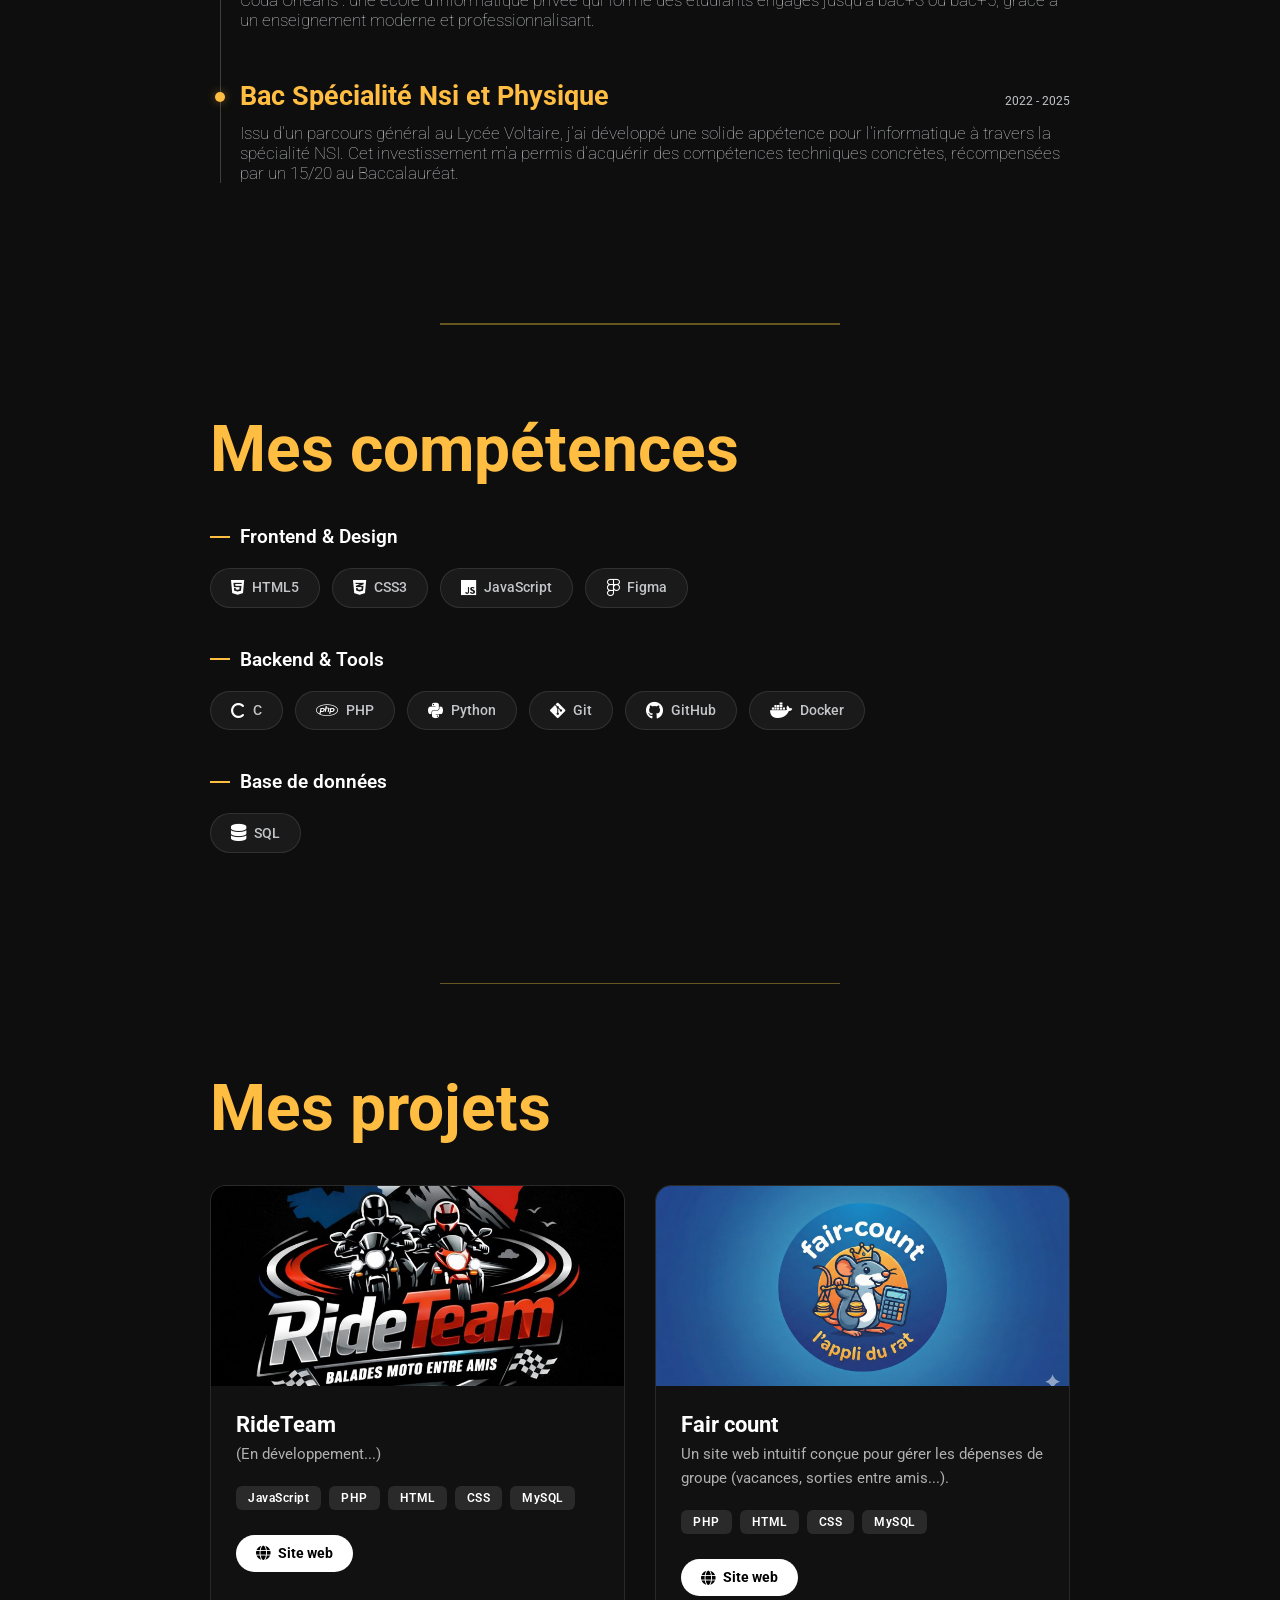
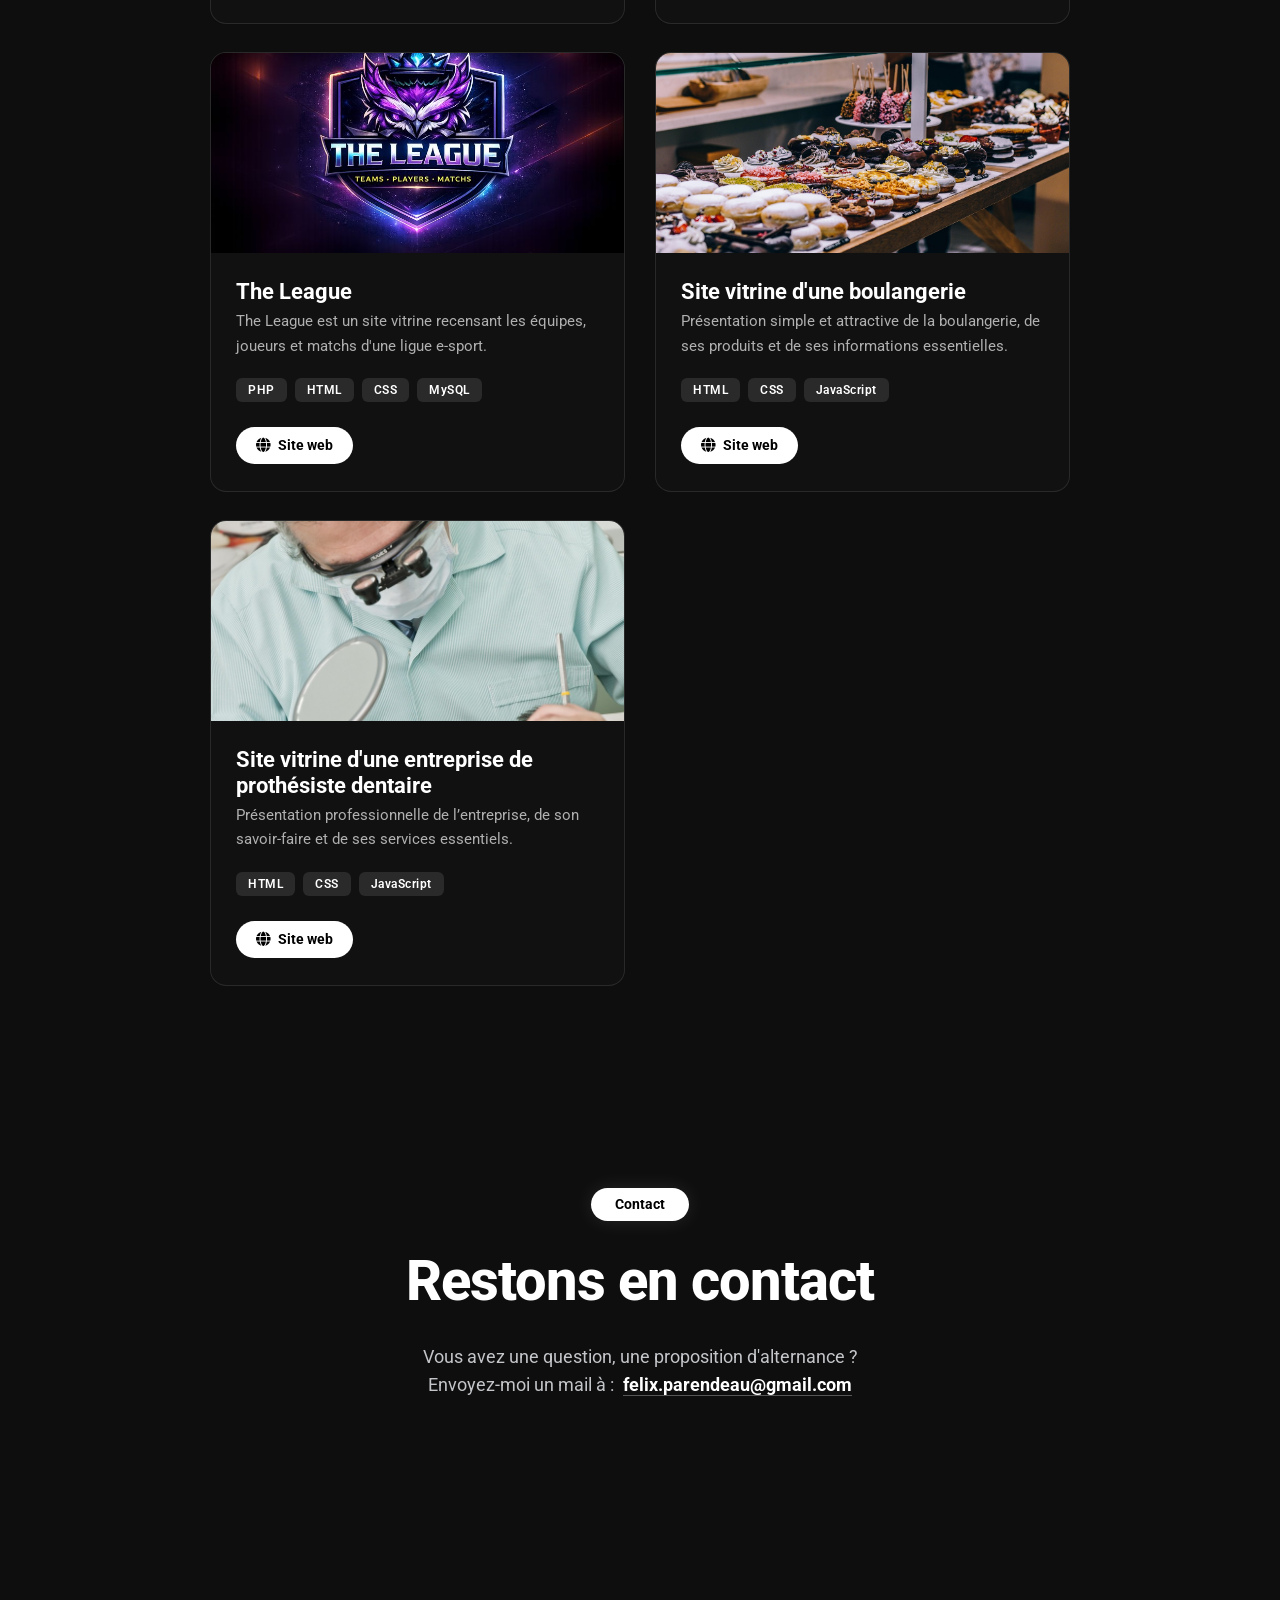
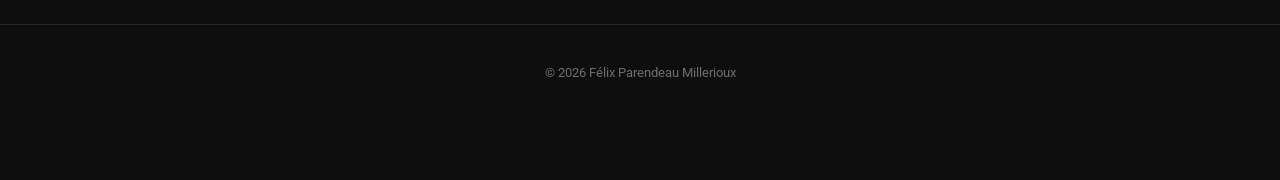
==== commit 59faef57: "modif some texts in html" ====
--- a/index.html
+++ b/index.html
@@ -42,7 +42,7 @@
           <li>
             <a href="#skills"
               ><i class="fa-solid fa-bolt-lightning"></i
-              ><span class="nav-text">Skills</span></a
+              ><span class="nav-text">Compétences</span></a
             >
           </li>
           <li>
@@ -79,7 +79,9 @@
           </div>
           <div class="info">
             <i class="fa-brands fa-linkedin"></i>
-            <a href="https://www.linkedin.com/in/felix-parendeau/"
+            <a
+              target="_blank"
+              href="https://www.linkedin.com/in/felix-parendeau/"
               >linkedin.com/in/felix-parendeau</a
             >
           </div>
@@ -89,7 +91,9 @@
           </div>
           <div class="info">
             <i class="fa-solid fa-location-dot"></i>
-            <a href="https://www.google.fr/maps?q=Orl%C3%A9ans,+fr"
+            <a
+              target="_blank"
+              href="https://www.google.fr/maps?q=Orl%C3%A9ans,+fr"
               >Orléans, France</a
             >
           </div>
@@ -100,22 +104,30 @@
       <div class="propos">
         <h2 class="section-title">A propos</h2>
         <p>
-          Étudiant en première année de Bachelor Développeur FullStack, je suis
-          un passionné de code depuis mes 15 ans. C'est à cet âge que j'ai
-          réalisé mes premiers sites web, transformant rapidement une simple
-          curiosité en une véritable vocation : j'ai su que je voulais en faire
-          mon métier. J'ai 19 ans aujourd'hui et je poursuis cet objectif.
+          <strong style="font-weight: 900"
+            >Je recherche activement une alternance</strong
+          >
+          pour le début d'année scolaire 2026. Étant
+          <strong style="font-weight: 900"
+            >étudiant en première année de Bachelor Développeur
+            FullStack</strong
+          >, je suis un passionné de code depuis mes 15 ans. C'est à cet âge que
+          j'ai réalisé mes premiers sites web, transformant rapidement une
+          simple curiosité en une véritable vocation : j'ai su que je voulais en
+          faire mon métier.
         </p>
         <br />
         <p>
           J'ai acquis une base logique solide grâce à deux années de
-          spécialisation NSI où j'ai approfondi le Python, tout en maîtrisant le
-          HTML et le CSS. Cette année, je suis en pleine accélération technique
-          : je me concentre sur l'apprentissage des langages fondamentaux comme
-          le JavaScript, le PHP et le C, et je commence à explorer des outils
-          comme Bootstrap ou encore Tailwind. Curieux et rigoureux, je
-          privilégie la compréhension du code natif avant de me spécialiser, à
-          terme, dans des frameworks plus avancés.
+          spécialisation NSI où j'ai approfondi le développement logiciel
+          backend (Python) tout en découvrant les bases du développement
+          frontend (HTML, CSS). À CODA, l’expertise technique s’accentue :
+          apprentissage des autres langages fondamentaux (JavaScript, PHP et C)
+          et approfondissement des connaissances frontend et design, de mon côté
+          je me lance dans l’apprentissage de frameworks frontend comme
+          Bootstrap ou encore Tailwind. Curieux et rigoureux, j’apprécie la
+          compréhension du code natif tout autant que l’utilisation de
+          frameworks spécialisés.
         </p>
       </div>
     </section>
@@ -130,9 +142,9 @@
             <span>2025 - présent</span>
           </div>
           <p>
-            Coda Orléans : L'école de la Tech pratique Cursus expert en
-            développement web, avec une spécialisation forte en éco-conception
-            et une pédagogie fondée sur la pratique.
+            Coda Orléans : une école d'informatique privée qui forme des
+            étudiants engagés jusqu'à bac+3 ou bac+5, grâce à un enseignement
+            moderne et professionnalisant.
           </p>
         </div>
         <div class="timeline-item">
@@ -151,7 +163,7 @@
     </section>
     <hr class="separator" />
     <section id="skills">
-      <h2 class="section-title">My Skills</h2>
+      <h2 class="section-title">Mes compétences</h2>
 
       <div class="skill-category">
         <h3 class="category-title">Frontend & Design</h3>
@@ -180,13 +192,21 @@
             ><i class="fa-brands fa-python"></i> Python</span
           >
           <span class="skill-tag"
+            ><i class="fa-brands fa-git-alt"></i> Git</span
+          >
+          <span class="skill-tag"
+            ><i class="fa-brands fa-github"></i> GitHub</span
+          >
+          <span class="skill-tag"
+            ><i class="fa-brands fa-docker"></i> Docker</span
+          >
+        </div>
+      </div>
+      <div class="skill-category">
+        <h3 class="category-title">Base de données</h3>
+        <div class="skill-list">
+          <span class="skill-tag"
             ><i class="fa-solid fa-database"></i> SQL</span
-          >
-          <span class="skill-tag"
-            ><i class="fa-brands fa-git-alt"></i> Git</span
-          >
-          <span class="skill-tag"
-            ><i class="fa-brands fa-github"></i> GitHub</span
           >
         </div>
       </div>
--- a/assets/css/style.css
+++ b/assets/css/style.css
@@ -32,6 +32,11 @@
   margin: 0;
   padding: 0;
   background: transparent;
+  background-color: var(--background-color);
+  color: var(--text-color);
+  transition:
+    background-color 0.3s ease,
+    color 0.3s ease;
 }
 
 .global-bg {
@@ -130,9 +135,28 @@
   z-index: 1;
 }
 
-header .btn:hover {
+header .nuit {
+  position: fixed;
+  top: 20px;
+  right: 170px;
+  padding: 8px 10px;
+  font-size: 0.7rem;
   background-color: var(--text-white);
-  color: black;
+  border: 1px solid rgba(11, 11, 11, 0.3);
+  border-radius: 20px;
+  color: var(--bg-color);
+  z-index: 1;
+}
+
+header .nuit:hover {
+  background-color: transparent;
+  color: var(--text-white);
+  border: 1px solid var(--text-white);
+}
+
+:first-child header .btn:hover {
+  background-color: var(--text-white);
+  color: var(--bg-color);
   border-color: var(--text-white);
   box-shadow: 0 0 15px rgba(255, 255, 255, 0.4);
 }
@@ -306,7 +330,7 @@
 .propos p {
   font-size: 18px;
   color: var(--text-gray);
-  font-weight: 300;
+  font-weight: 100;
 }
 
 #experiences {
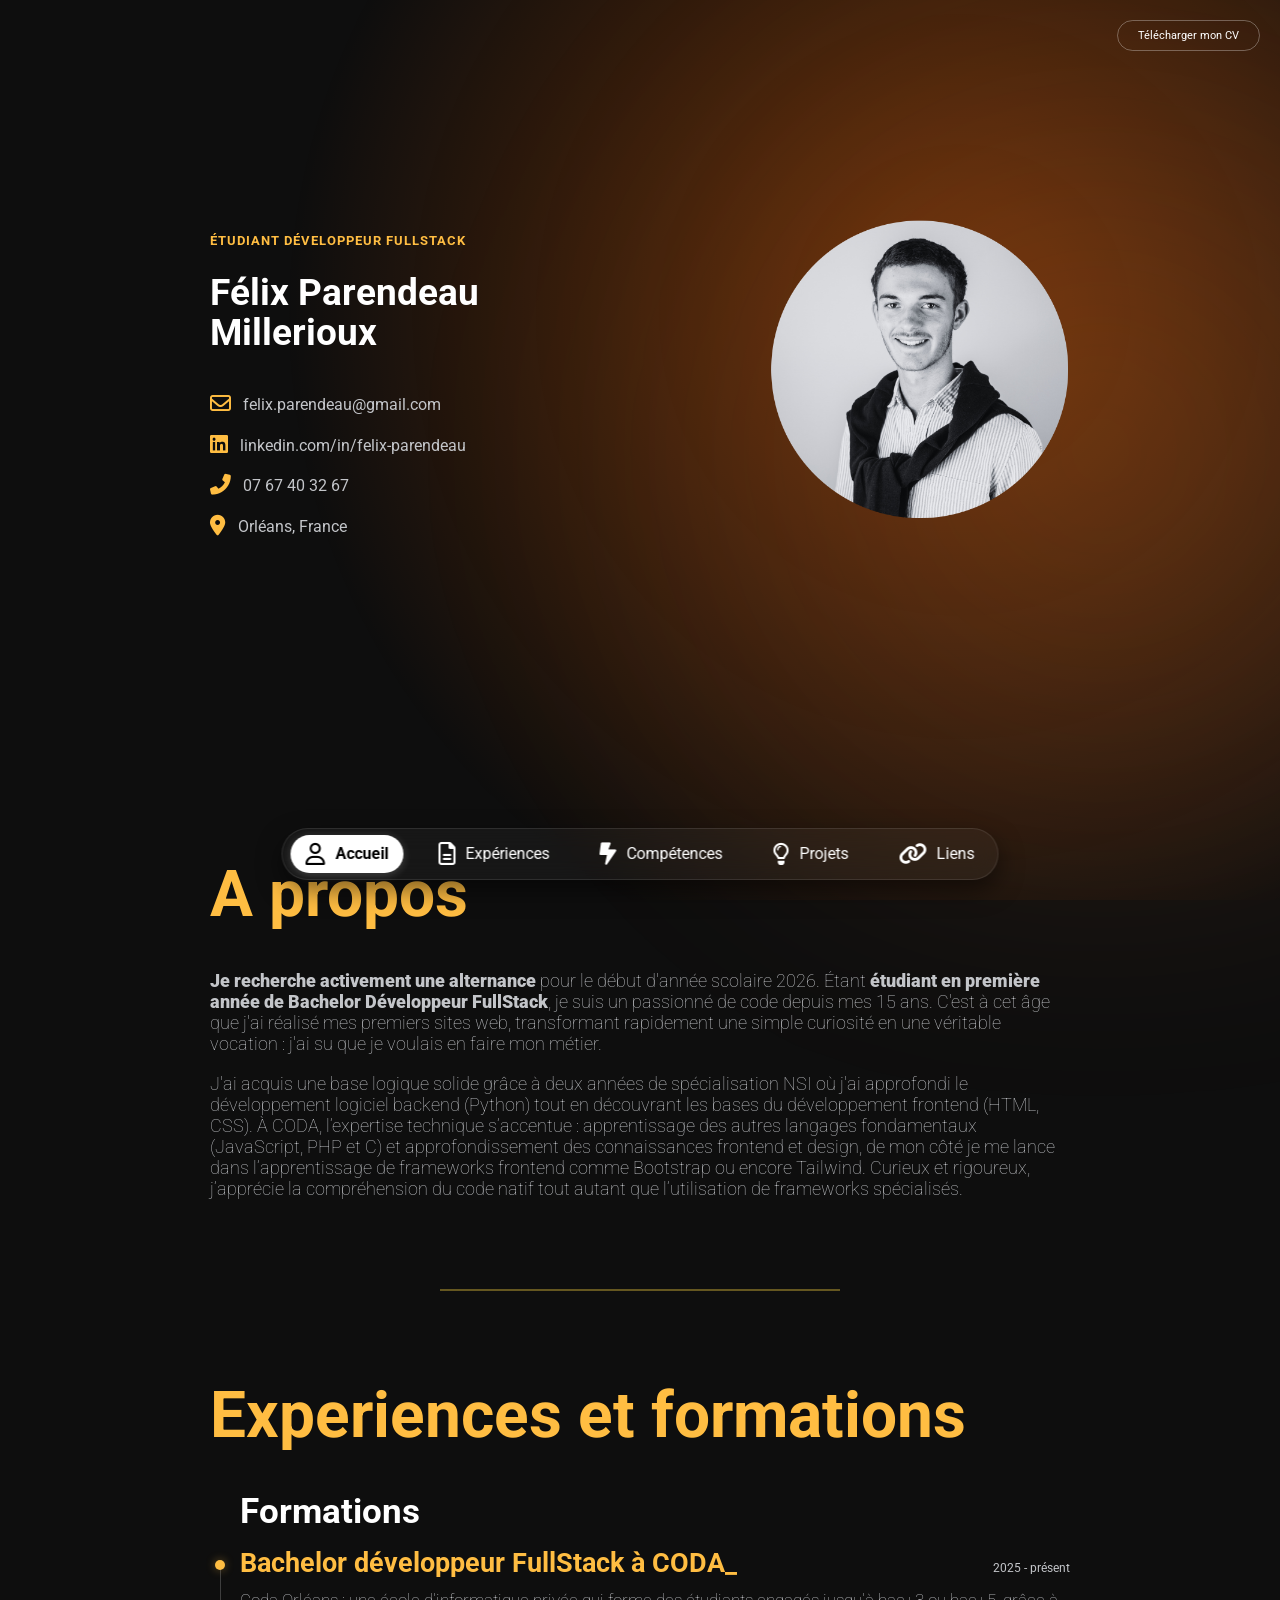
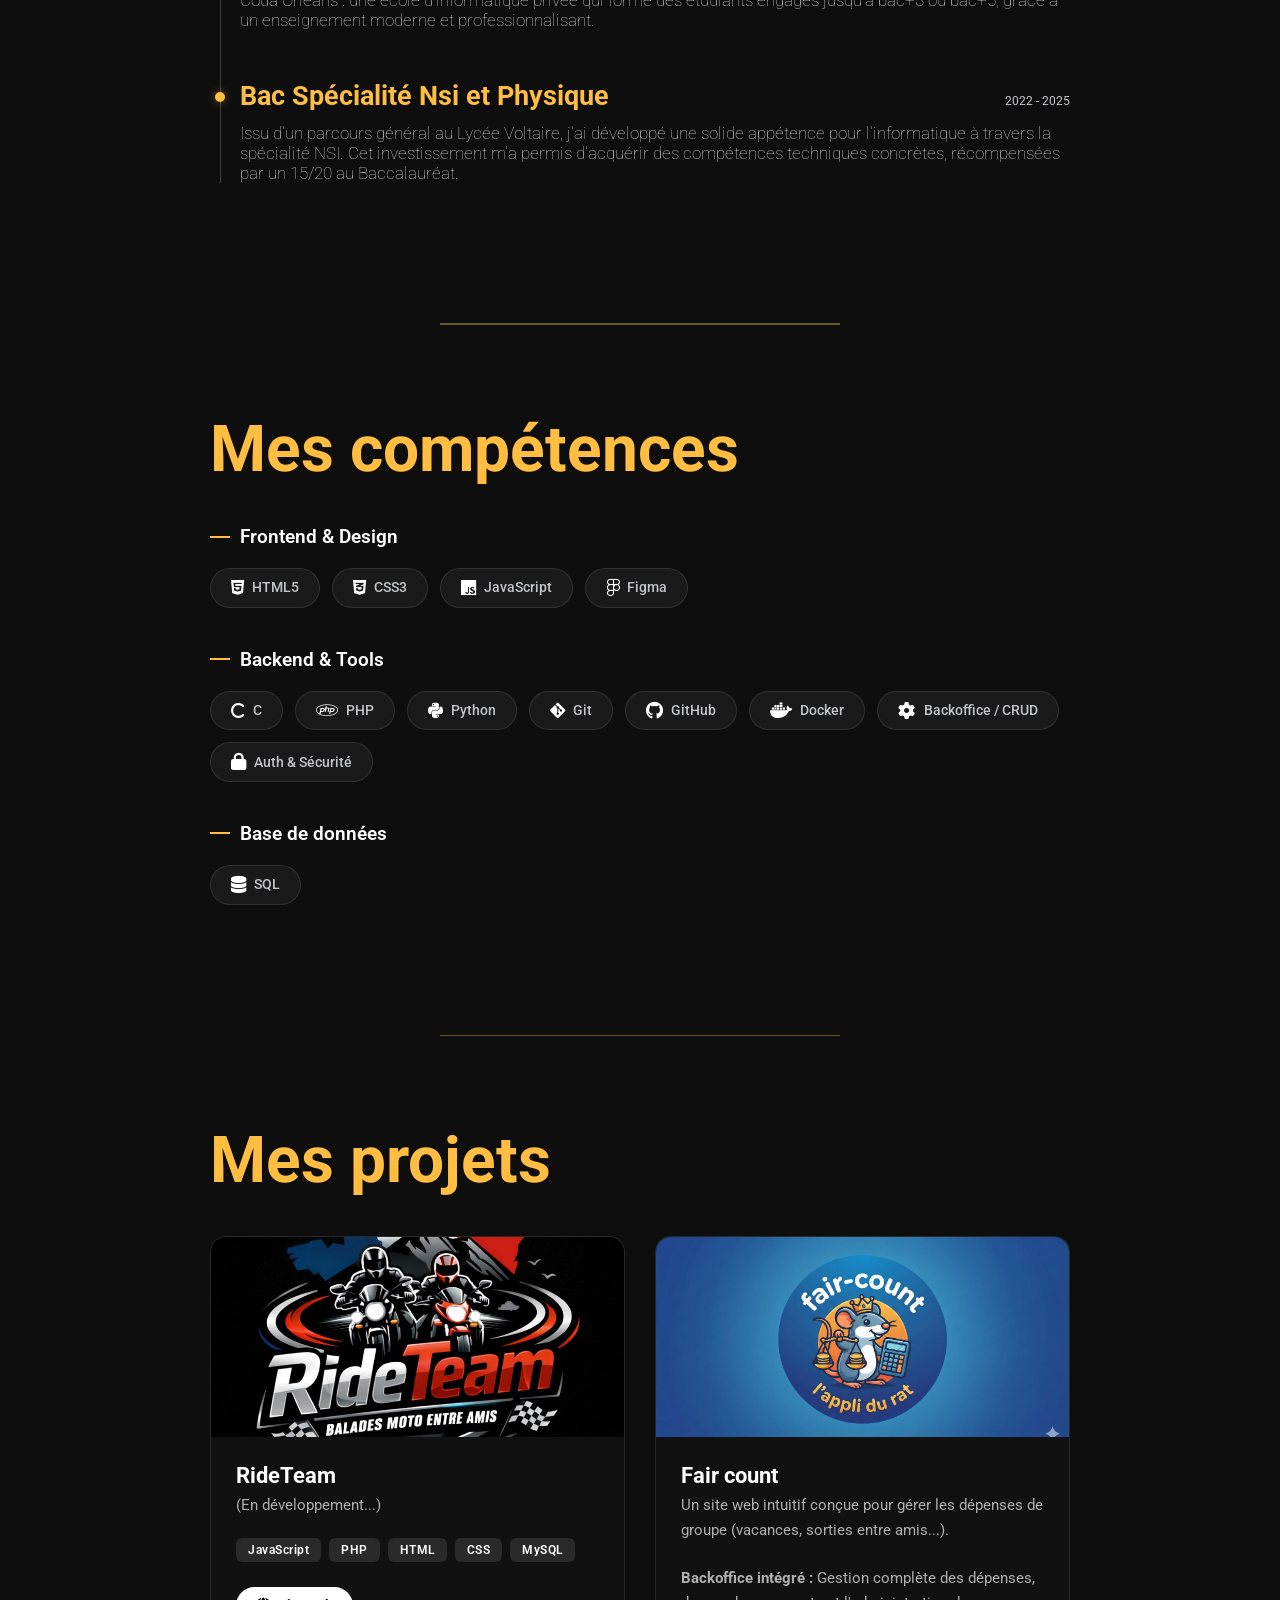
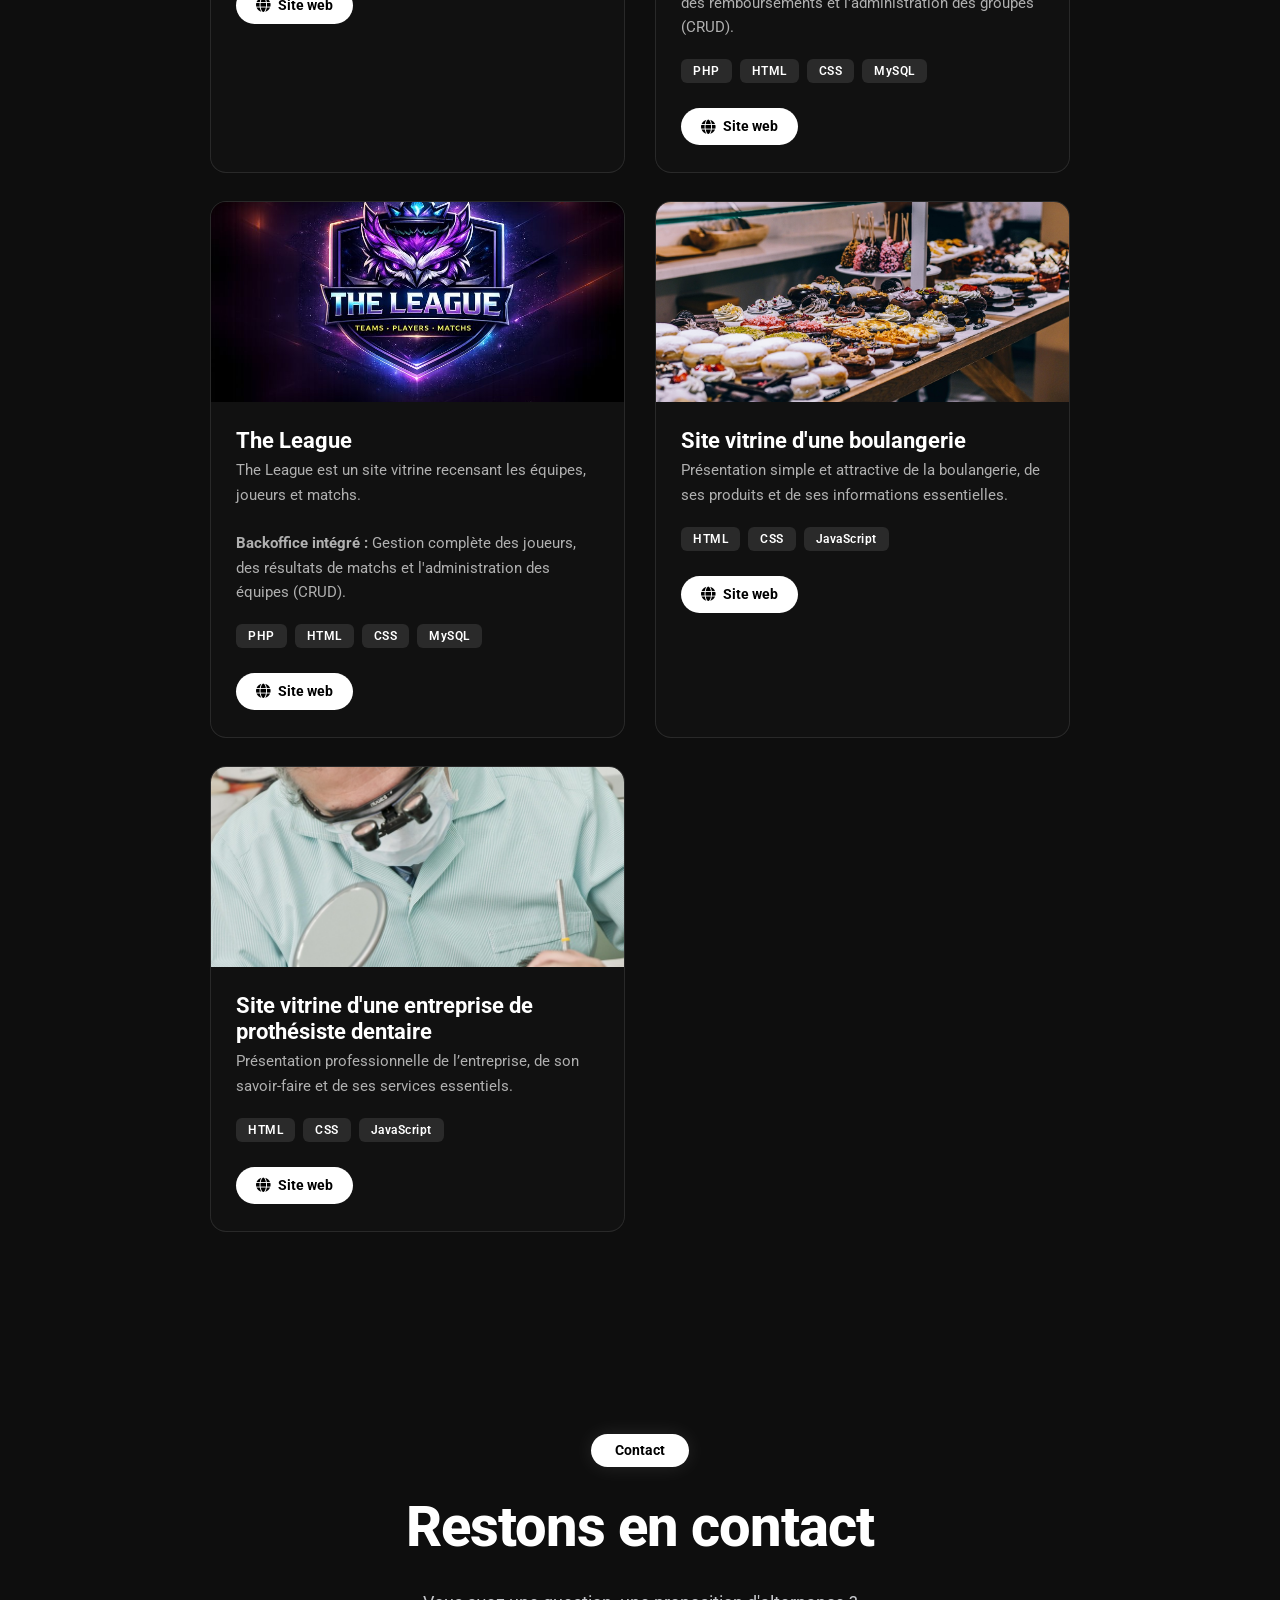
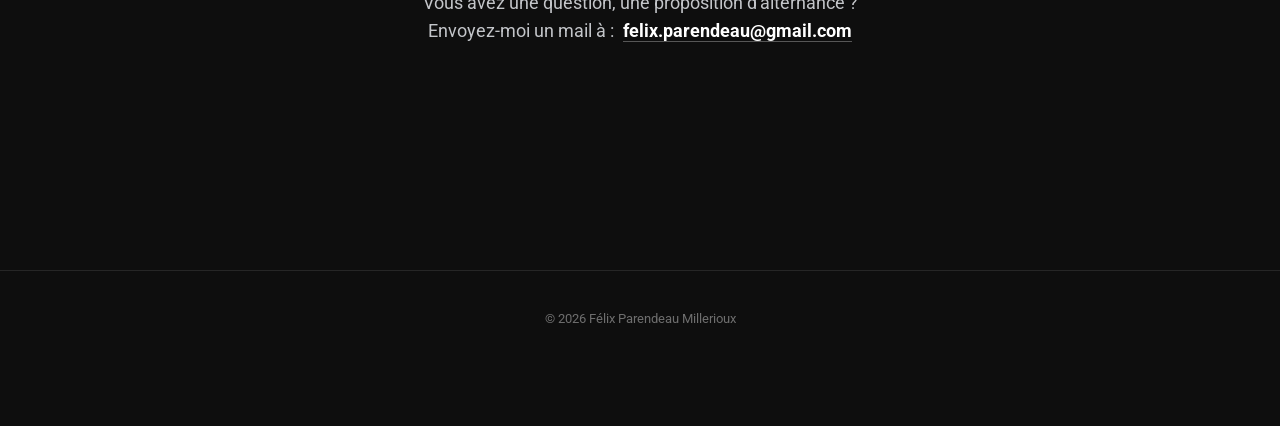
==== commit d1207f93: "modif texts in html" ====
--- a/index.html
+++ b/index.html
@@ -200,6 +200,12 @@
           <span class="skill-tag"
             ><i class="fa-brands fa-docker"></i> Docker</span
           >
+          <span class="skill-tag"
+            ><i class="fa-solid fa-gear"></i> Backoffice / CRUD</span
+          >
+          <span class="skill-tag"
+            ><i class="fa-solid fa-lock"></i> Auth & Sécurité</span
+          >
         </div>
       </div>
       <div class="skill-category">
@@ -247,6 +253,10 @@
             <p class="project-description">
               Un site web intuitif conçue pour gérer les dépenses de groupe
               (vacances, sorties entre amis...).
+              <br /><br />
+              <strong>Backoffice intégré :</strong> Gestion complète des
+              dépenses, des remboursements et l'administration des groupes
+              (CRUD).
             </p>
             <div class="tech-stack">
               <span class="tech-tag">PHP</span>
@@ -271,7 +281,11 @@
             <h3>The League</h3>
             <p class="project-description">
               The League est un site vitrine recensant les équipes, joueurs et
-              matchs d'une ligue e-sport.
+              matchs.
+              <br /><br />
+              <strong>Backoffice intégré :</strong> Gestion complète des
+              joueurs, des résultats de matchs et l'administration des équipes
+              (CRUD).
             </p>
             <div class="tech-stack">
               <span class="tech-tag">PHP</span>
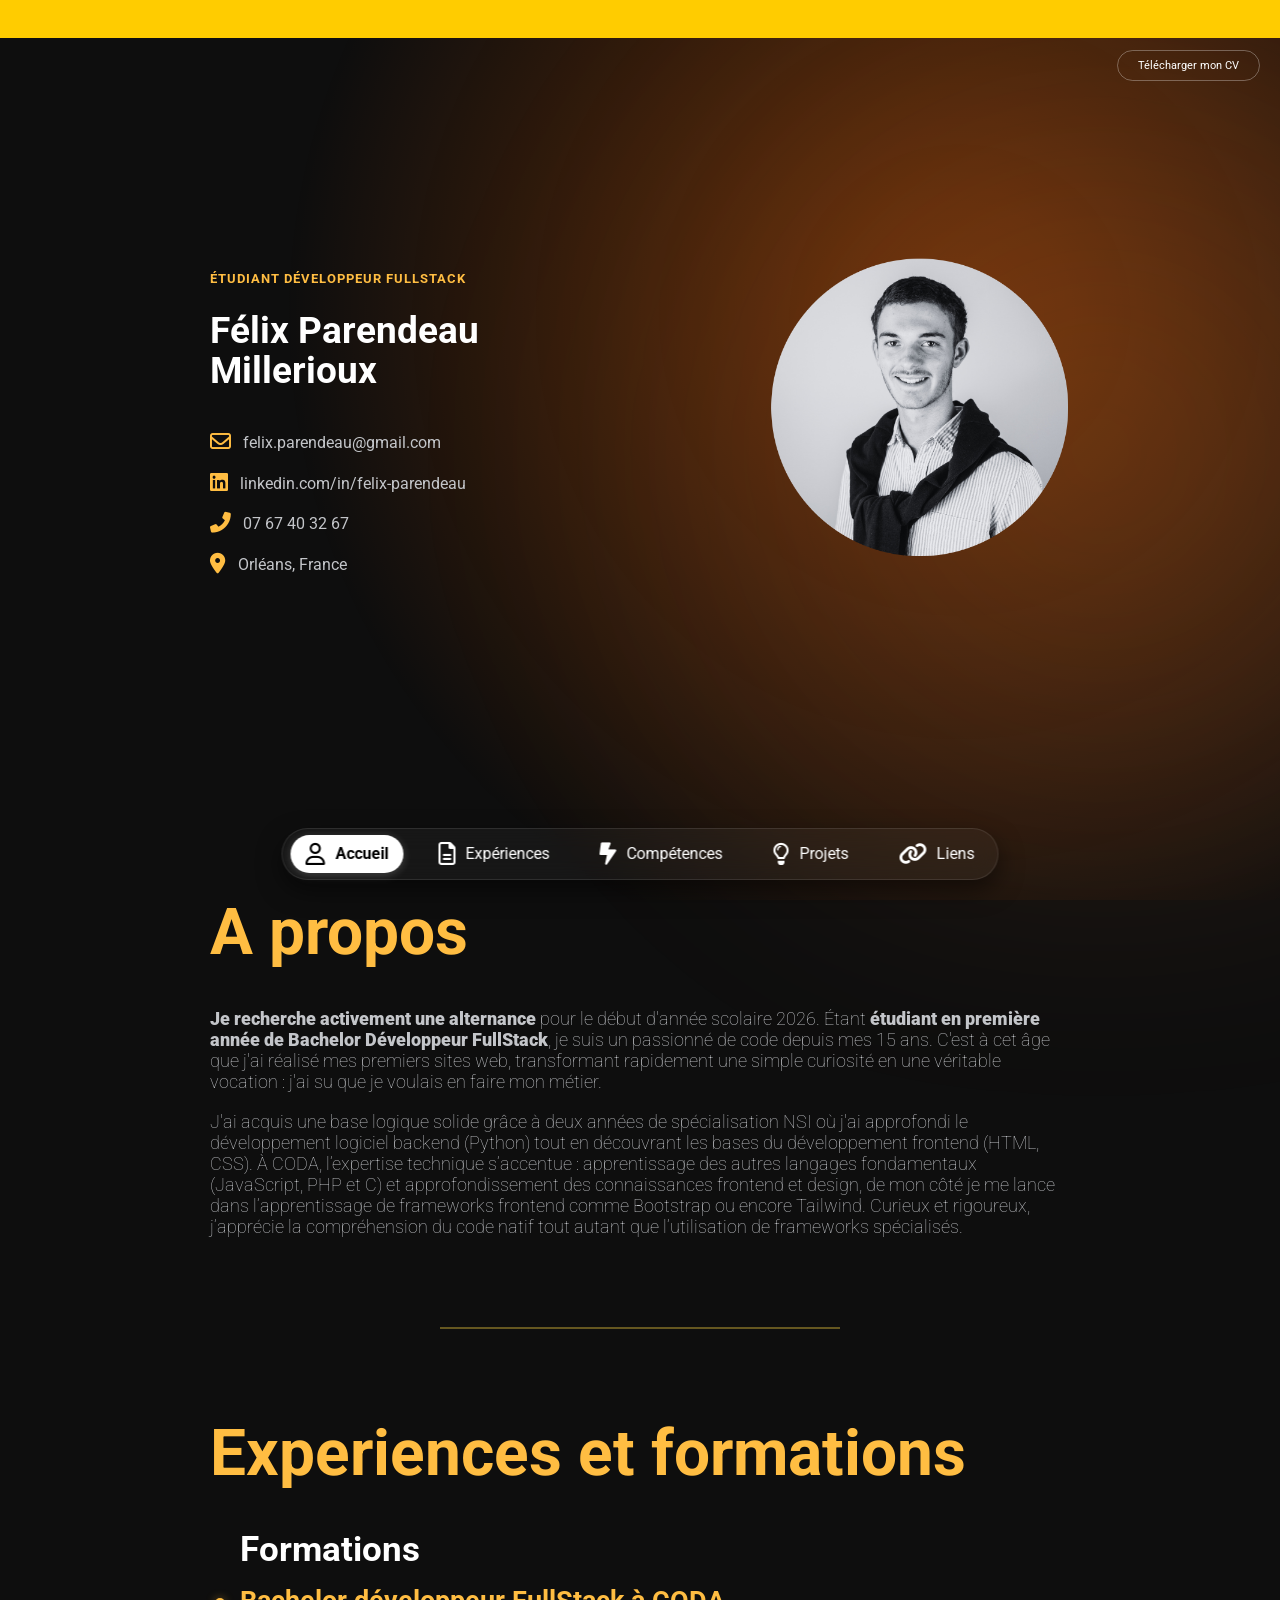
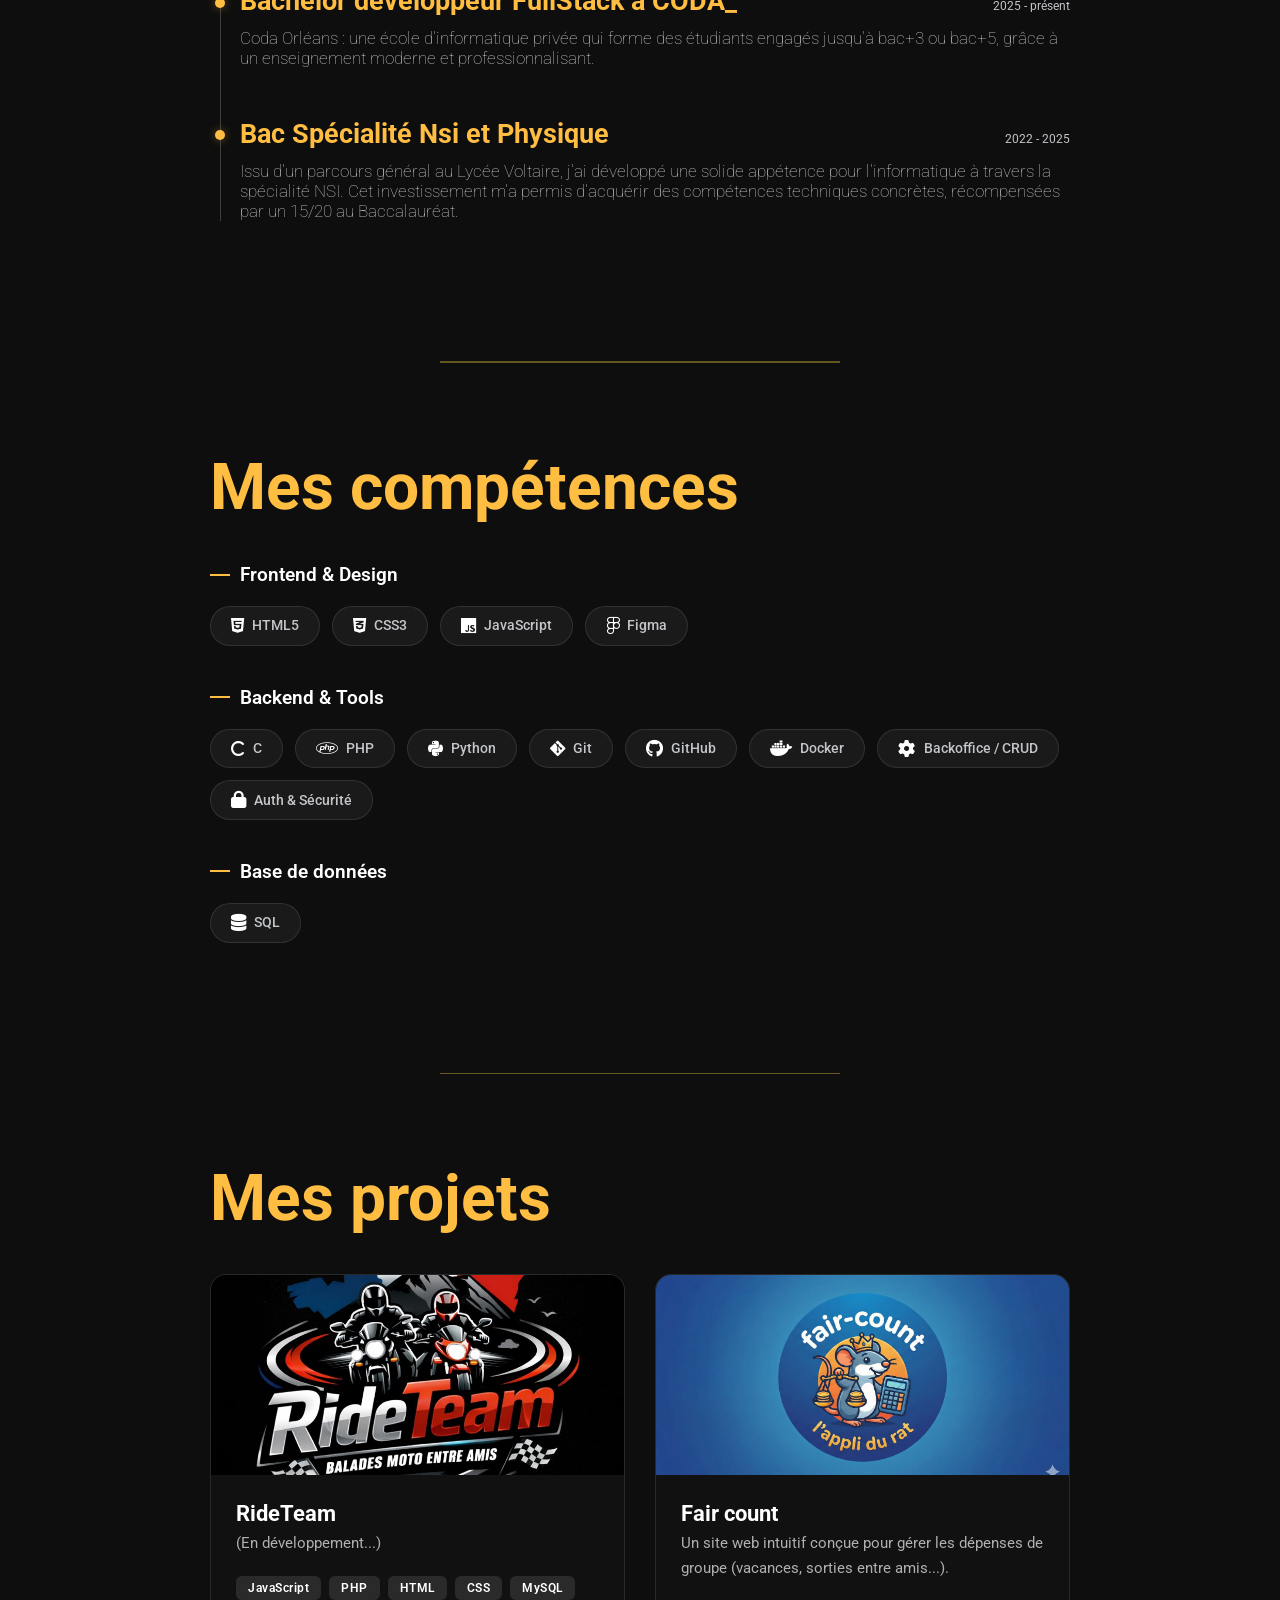
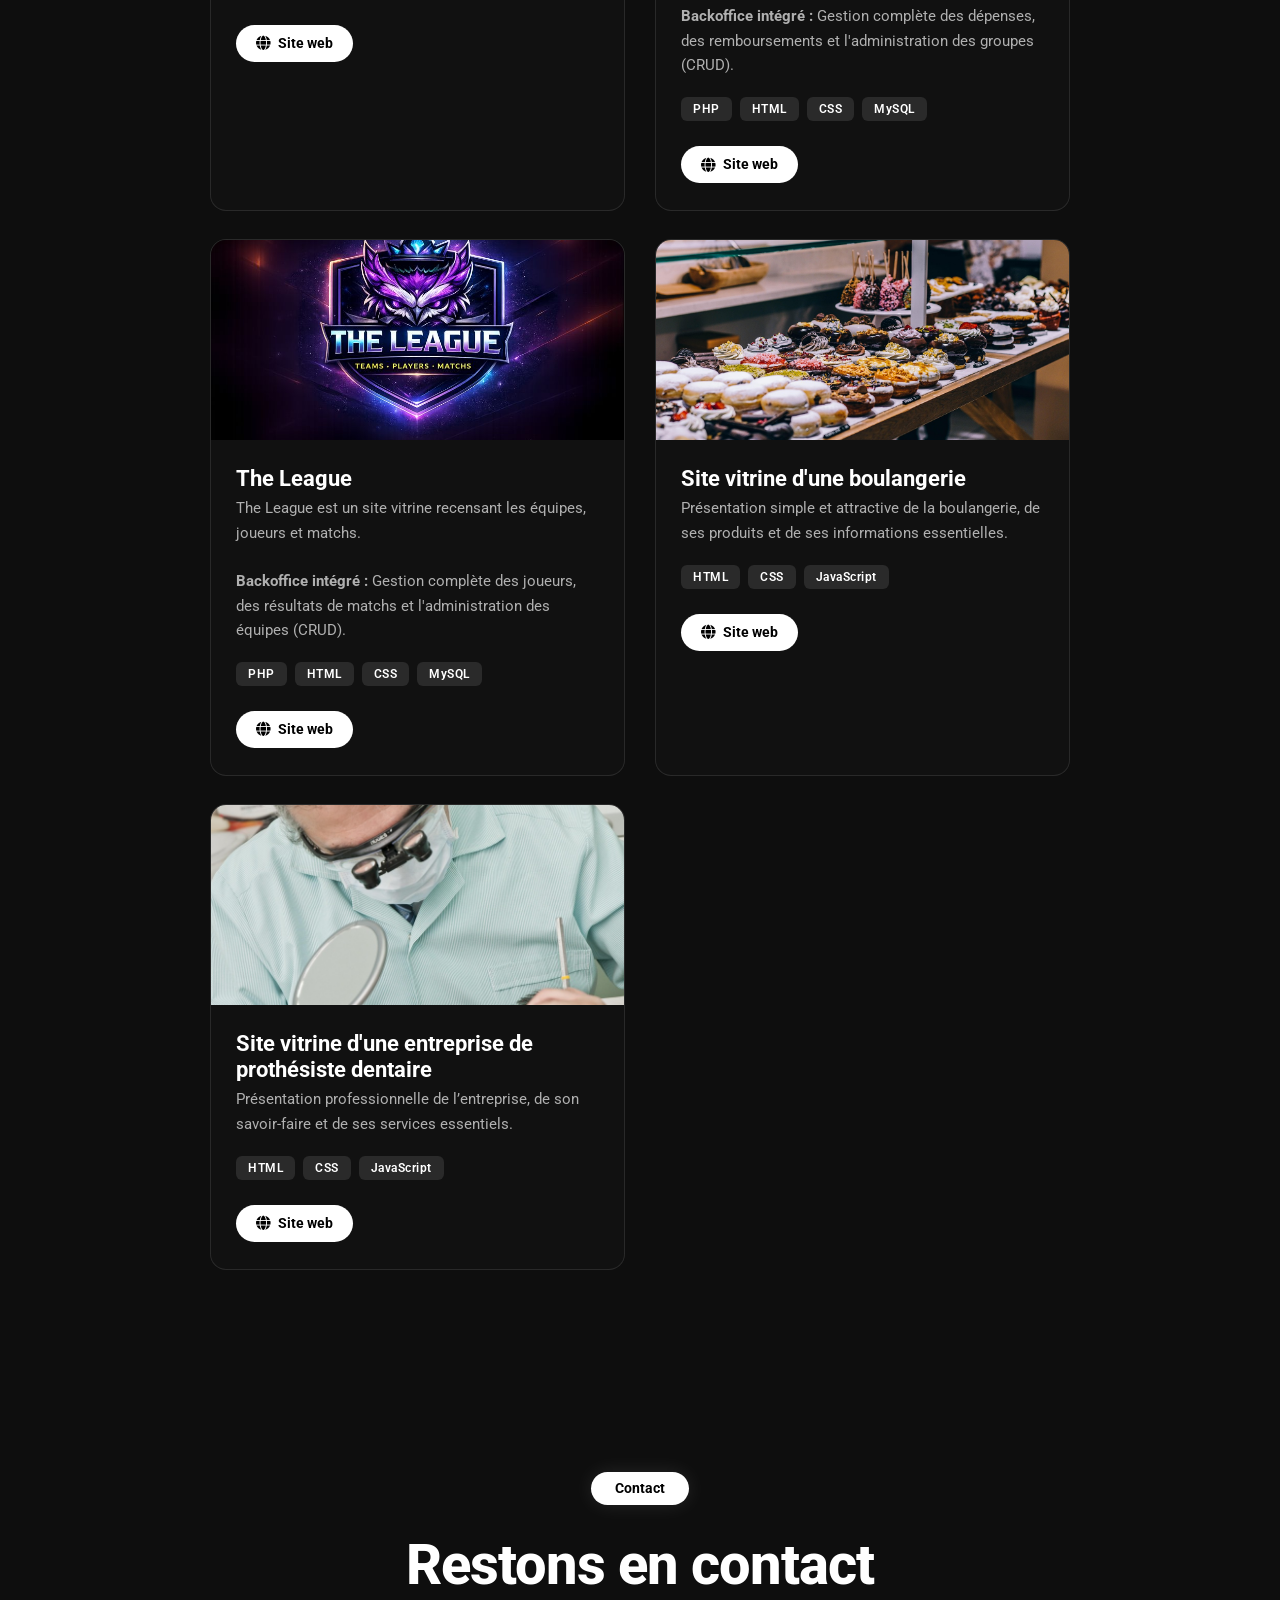
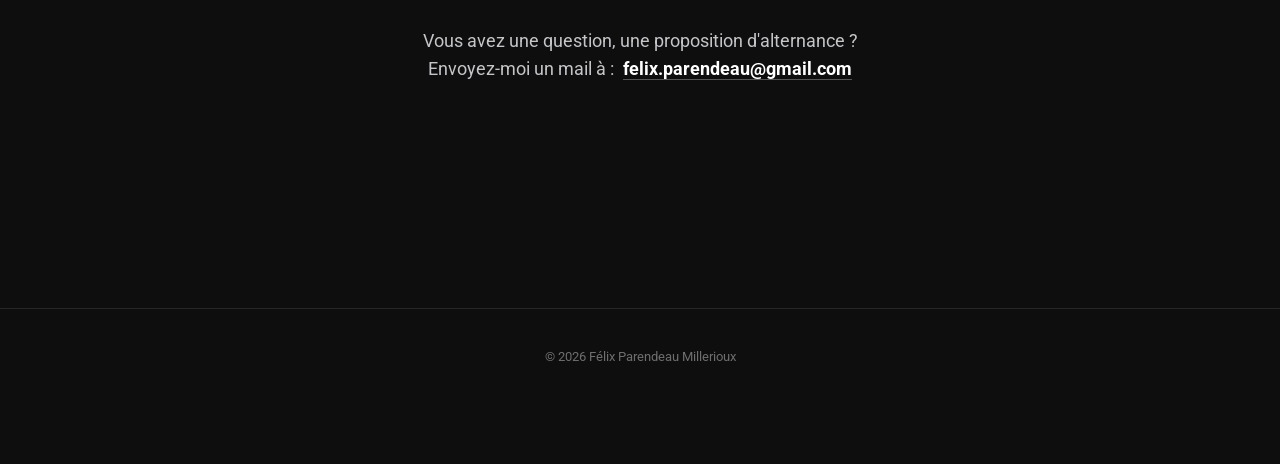
==== commit e6df1642: "add barre défilante" ====
--- a/index.html
+++ b/index.html
@@ -20,6 +20,12 @@
     />
   </head>
   <body>
+    <div class="barre-defilante">
+      <div class="texte-defilant">
+        Actuellement à la recherche d'une alternance ! N'hésitez pas à consulter
+        mon CV ou à me contacter pour toute opportunité.
+      </div>
+    </div>
     <div class="global-bg"></div>
     <header id="header">
       <nav>
--- a/assets/css/style.css
+++ b/assets/css/style.css
@@ -98,6 +98,33 @@
   display: block;
 }
 
+.barre-defilante {
+  width: 100%;
+  background-color: #ffcc00;
+  color: #333;
+  overflow: hidden;
+  white-space: nowrap;
+  padding: 10px 0;
+  font-family: Arial, sans-serif;
+  font-weight: bold;
+  position: relative;
+}
+
+.texte-defilant {
+  display: inline-block;
+  padding-left: 100%;
+  animation: defilement 15s linear infinite;
+}
+
+@keyframes defilement {
+  0% {
+    transform: translate(0, 0);
+  }
+  100% {
+    transform: translate(-100%, 0);
+  }
+}
+
 header {
   top: 20px;
   right: 3%;
@@ -124,7 +151,7 @@
 
 header .btn {
   position: fixed;
-  top: 20px;
+  top: 50px;
   right: 20px;
   padding: 8px 20px;
   font-size: 0.7rem;
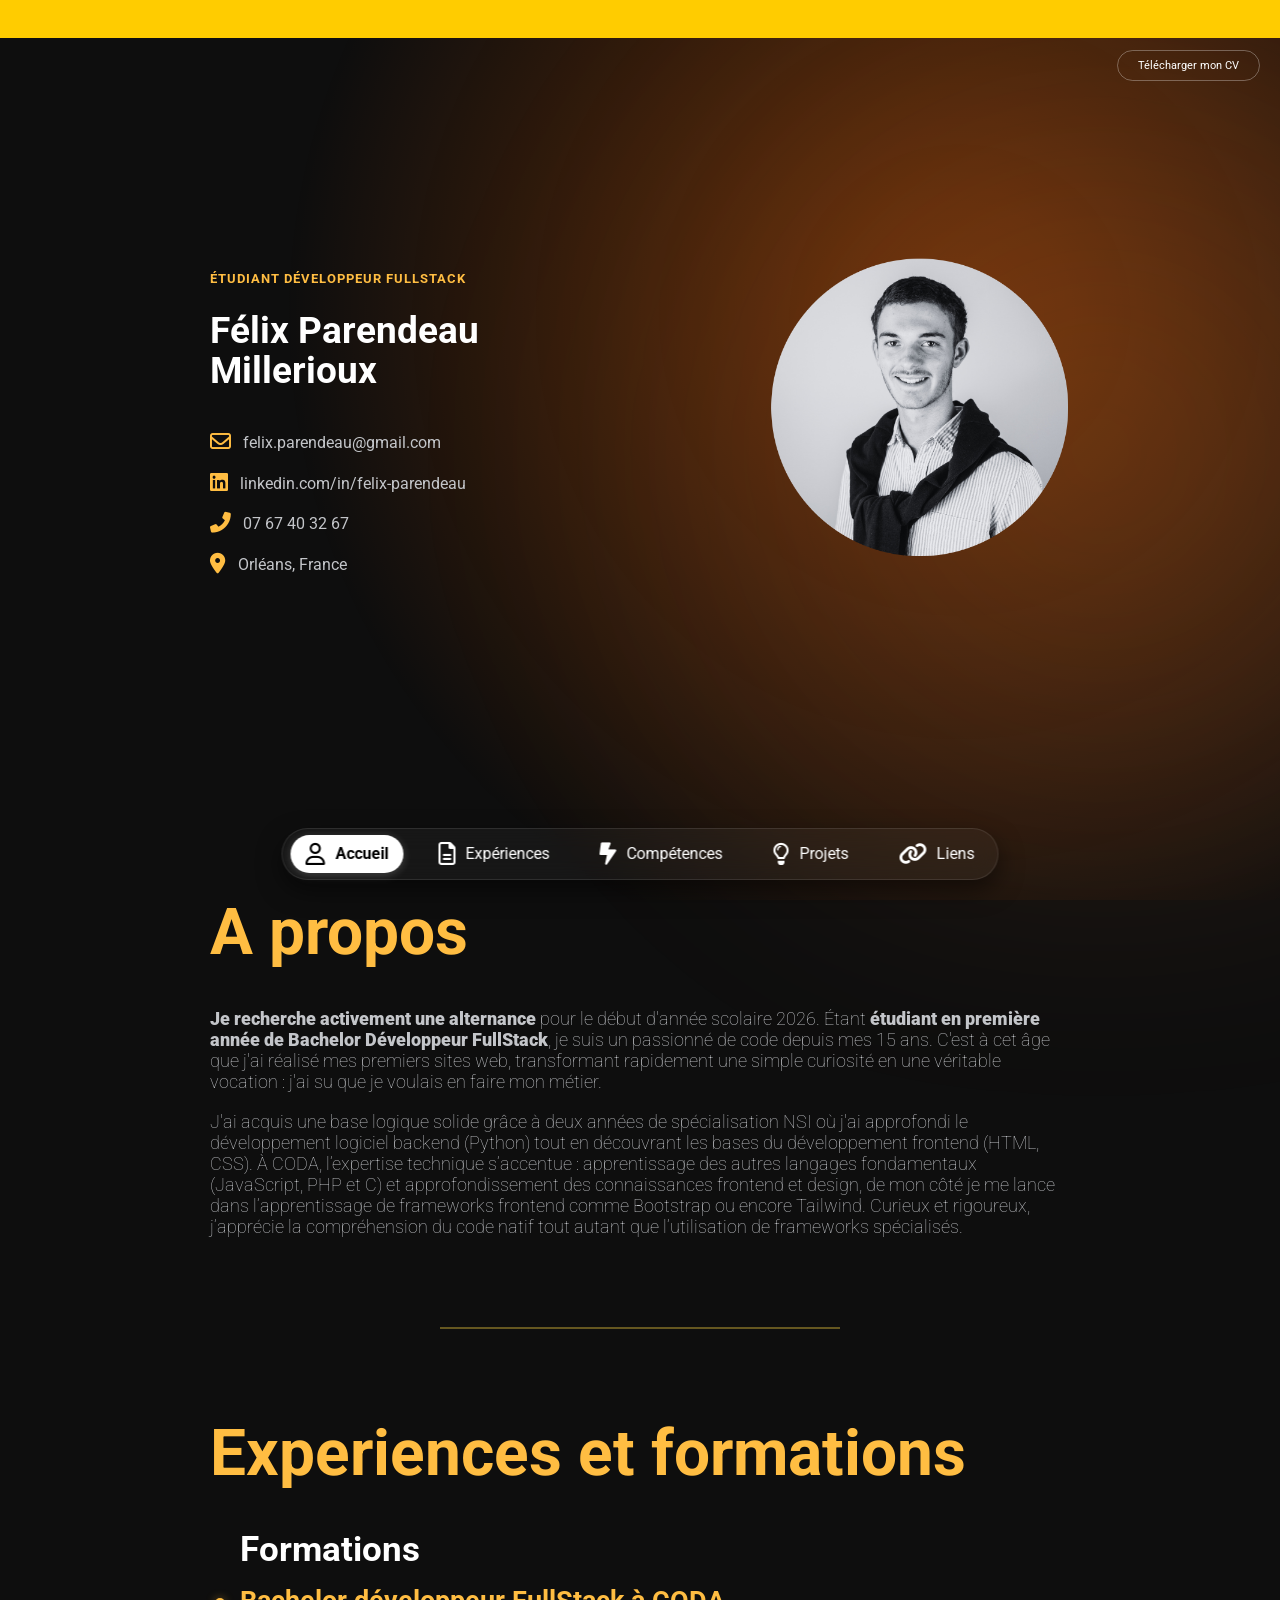
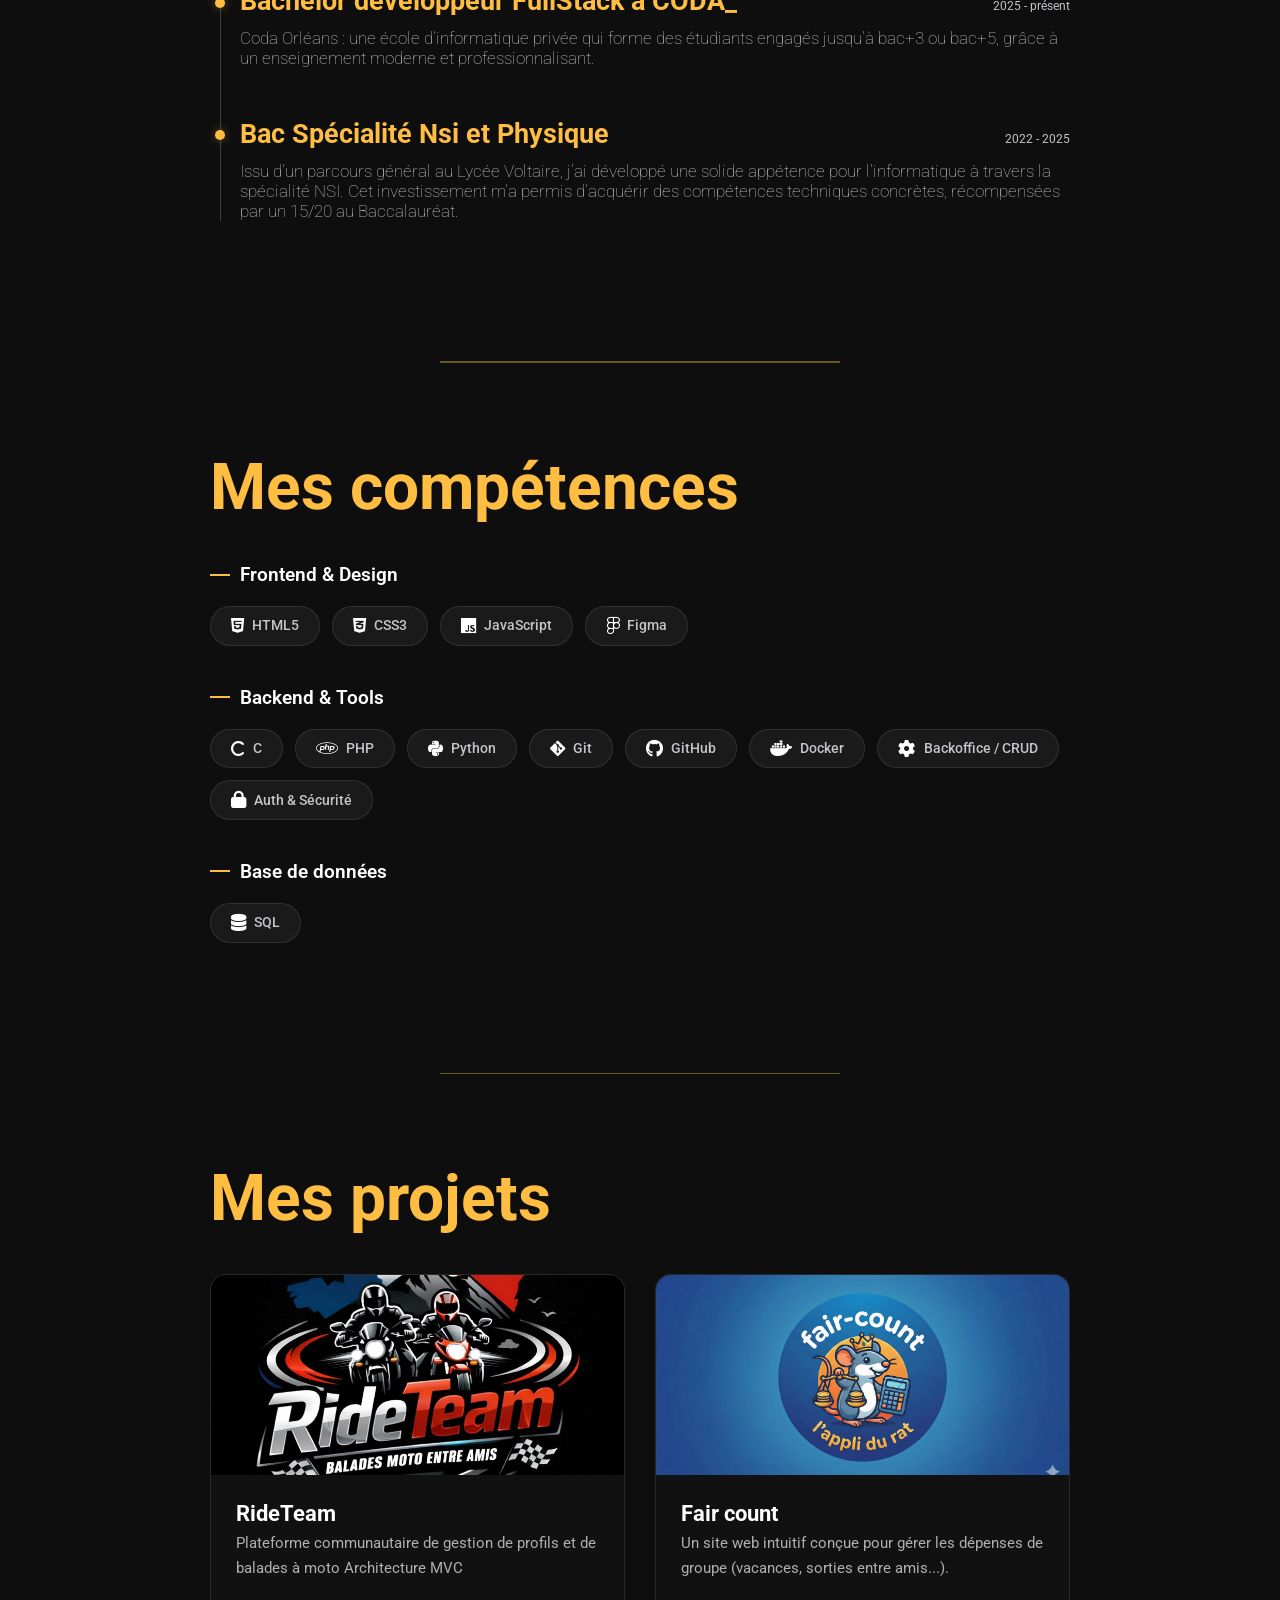
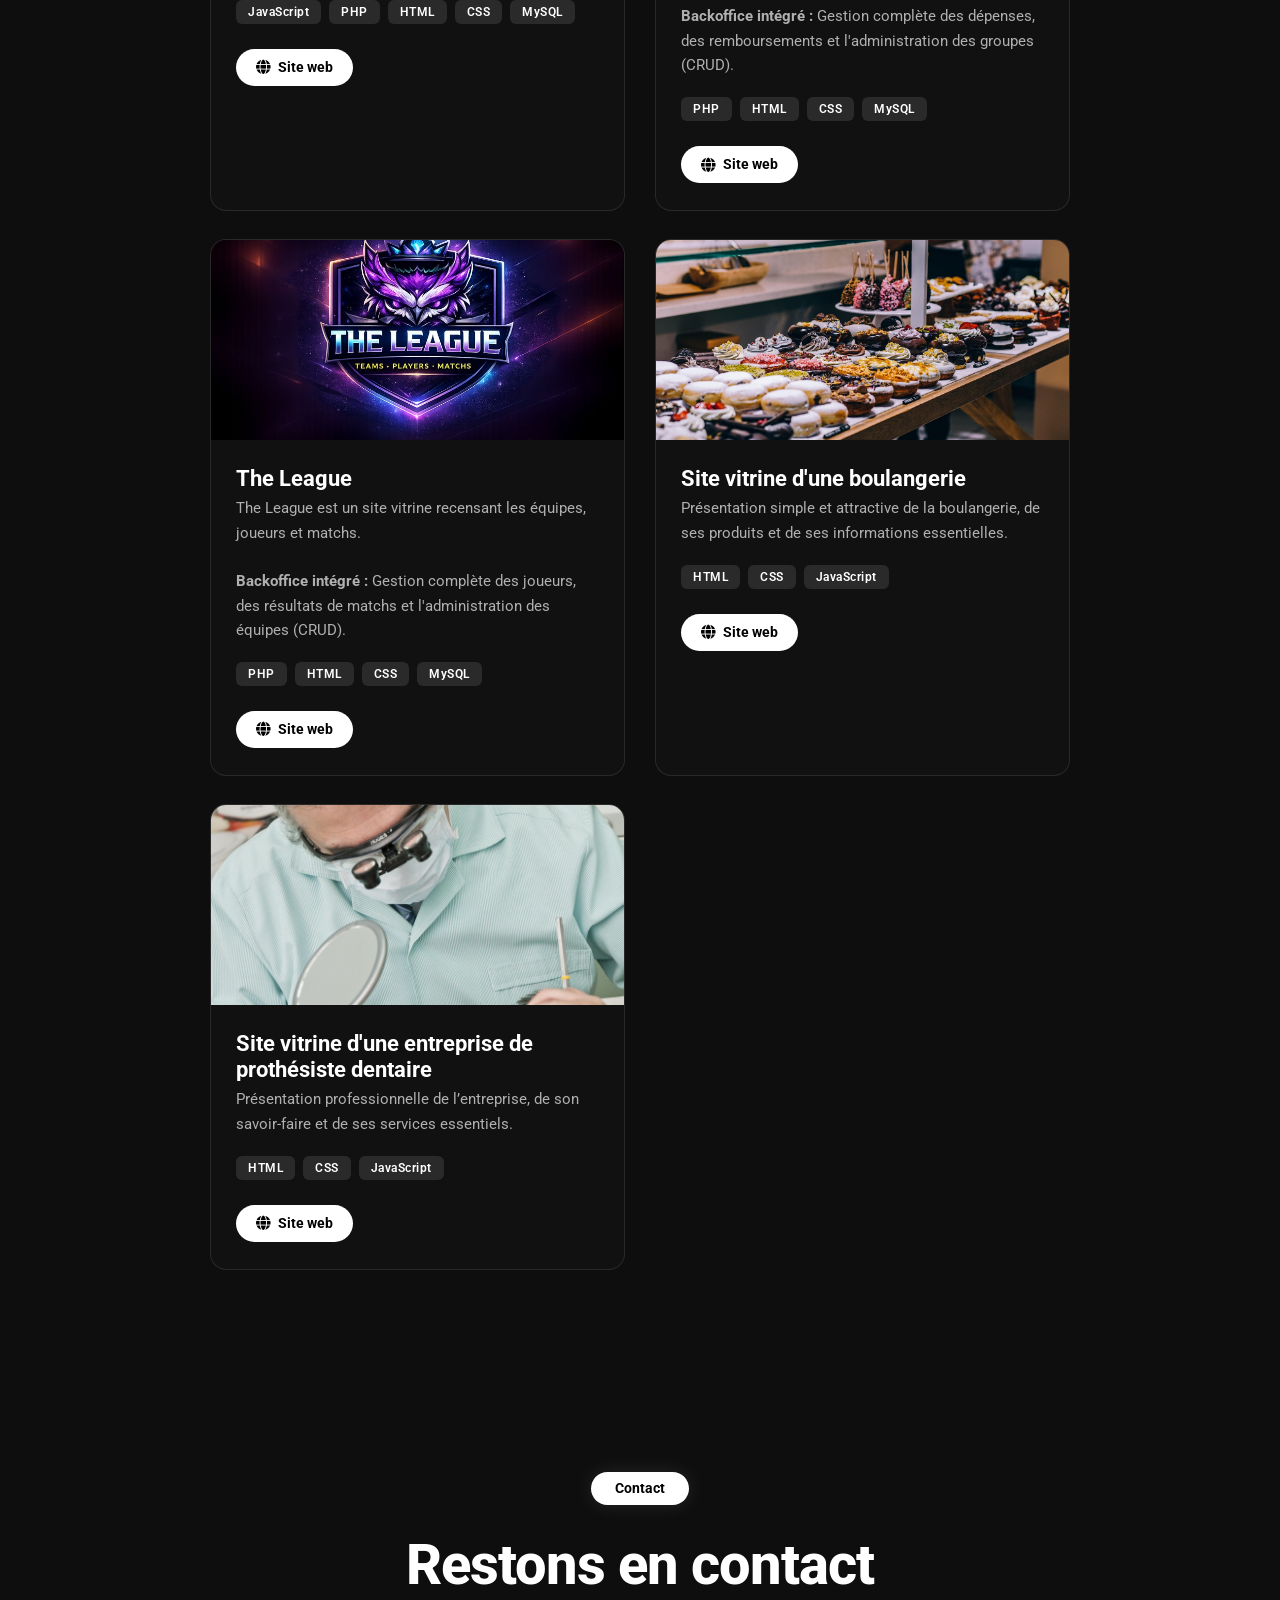
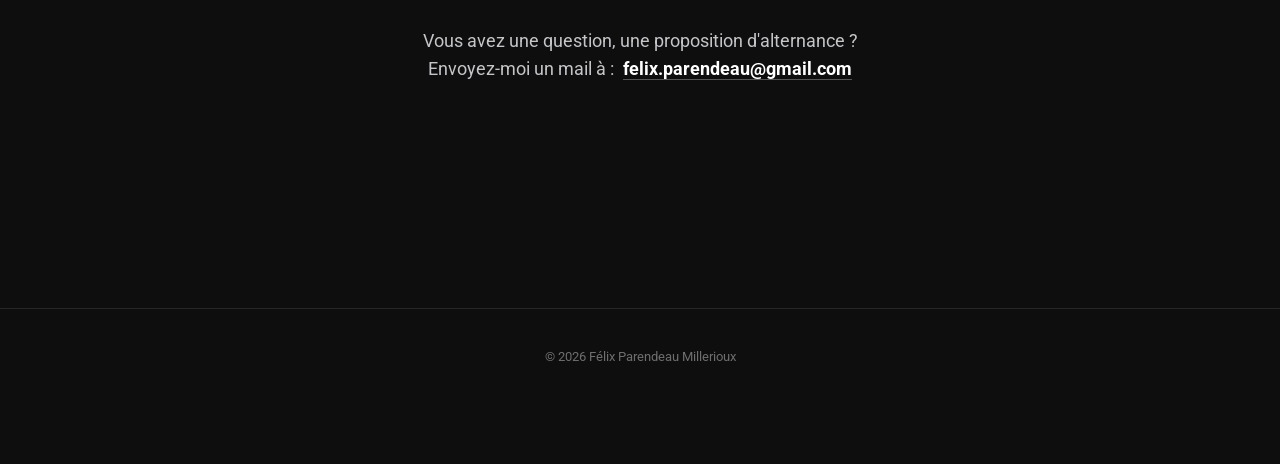
==== commit b48cd363: "commit" ====
--- a/index.html
+++ b/index.html
@@ -233,7 +233,10 @@
           </div>
           <div class="card-content">
             <h3>RideTeam</h3>
-            <p class="project-description">(En développement...)</p>
+            <p class="project-description">
+              Plateforme communautaire de gestion de profils et de balades à
+              moto Architecture MVC
+            </p>
             <div class="tech-stack">
               <span class="tech-tag">JavaScript</span>
               <span class="tech-tag">PHP</span>
@@ -242,7 +245,7 @@
               <span class="tech-tag">MySQL</span>
             </div>
             <a
-              href="site-construction.html"
+              href="https://rideteam.felix-pm.fr/rideTeamAll"
               class="btn-project"
               target="_blank"
             >
@@ -271,7 +274,7 @@
               <span class="tech-tag">MySQL</span>
             </div>
             <a
-              href="https://felixpm.alwaysdata.net/index.php"
+              href="https://felix-pm45.alwaysdata.net/"
               class="btn-project"
               target="_blank"
             >
